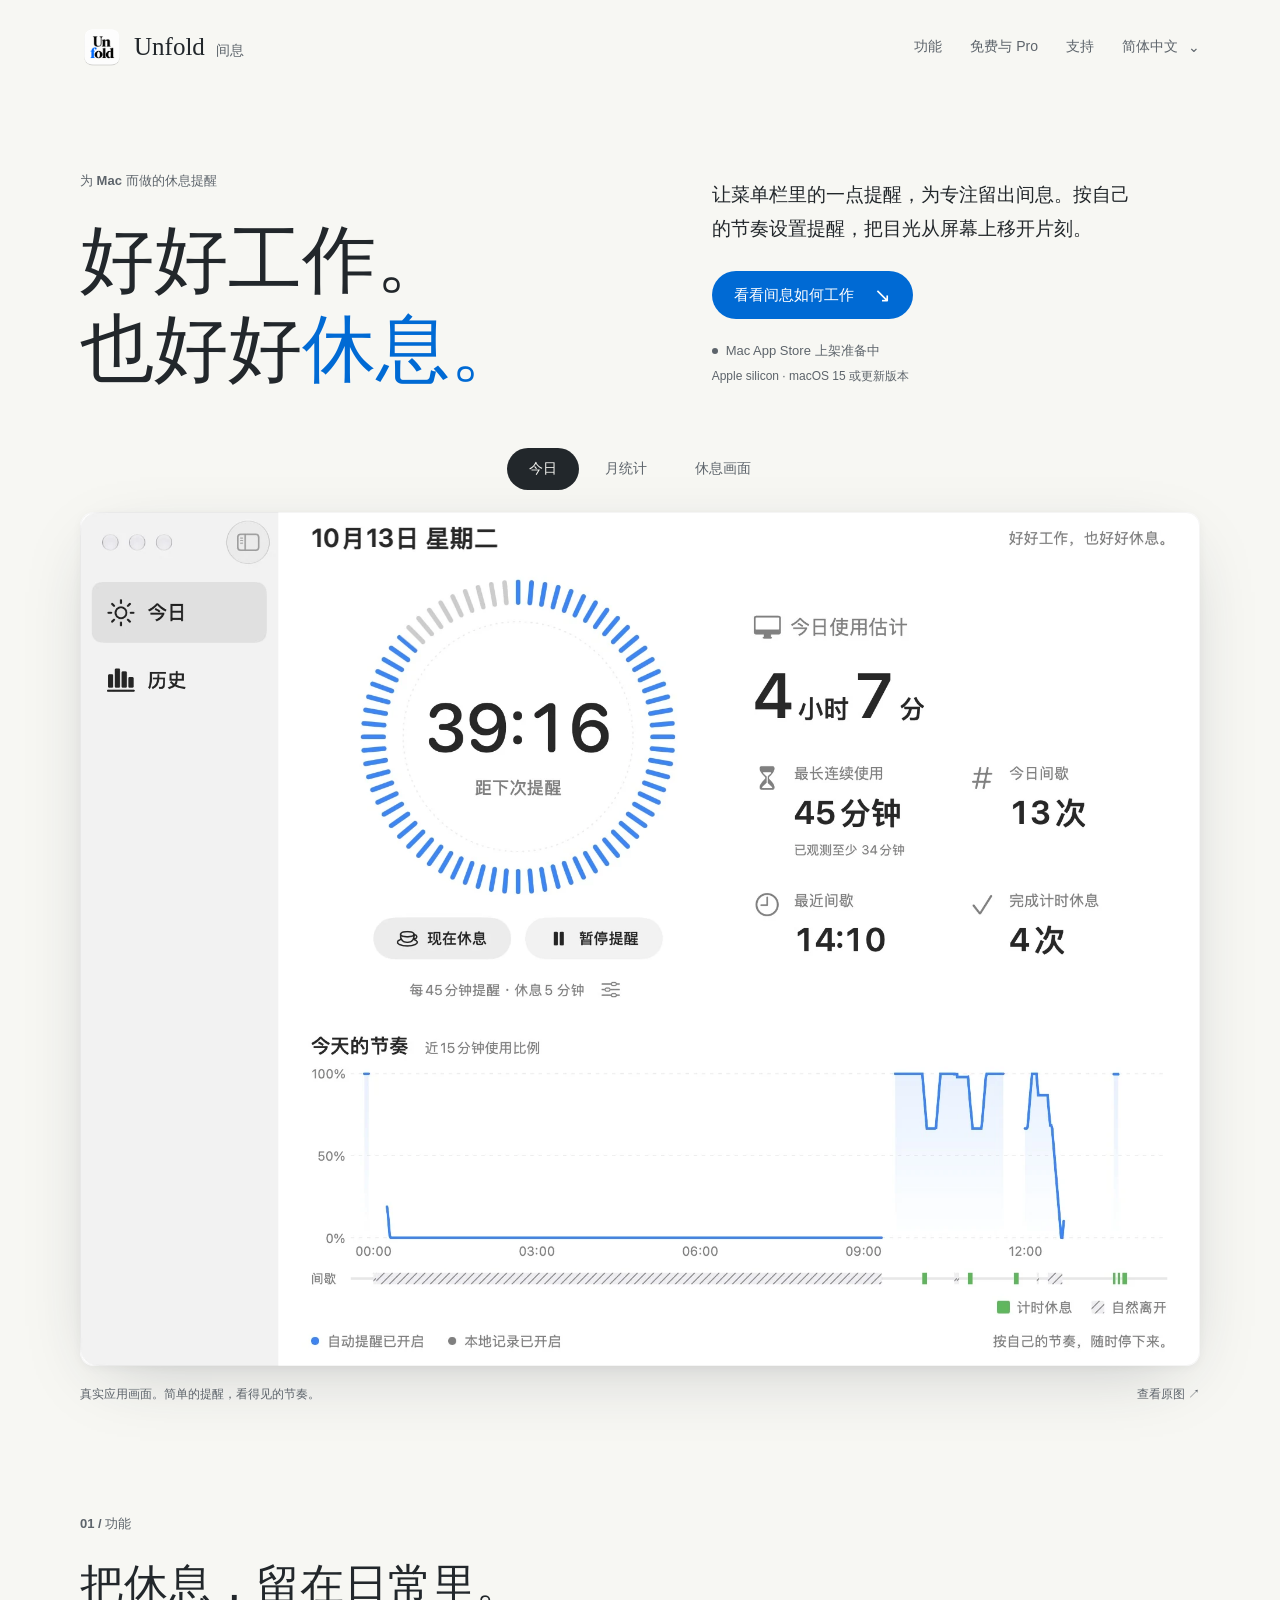
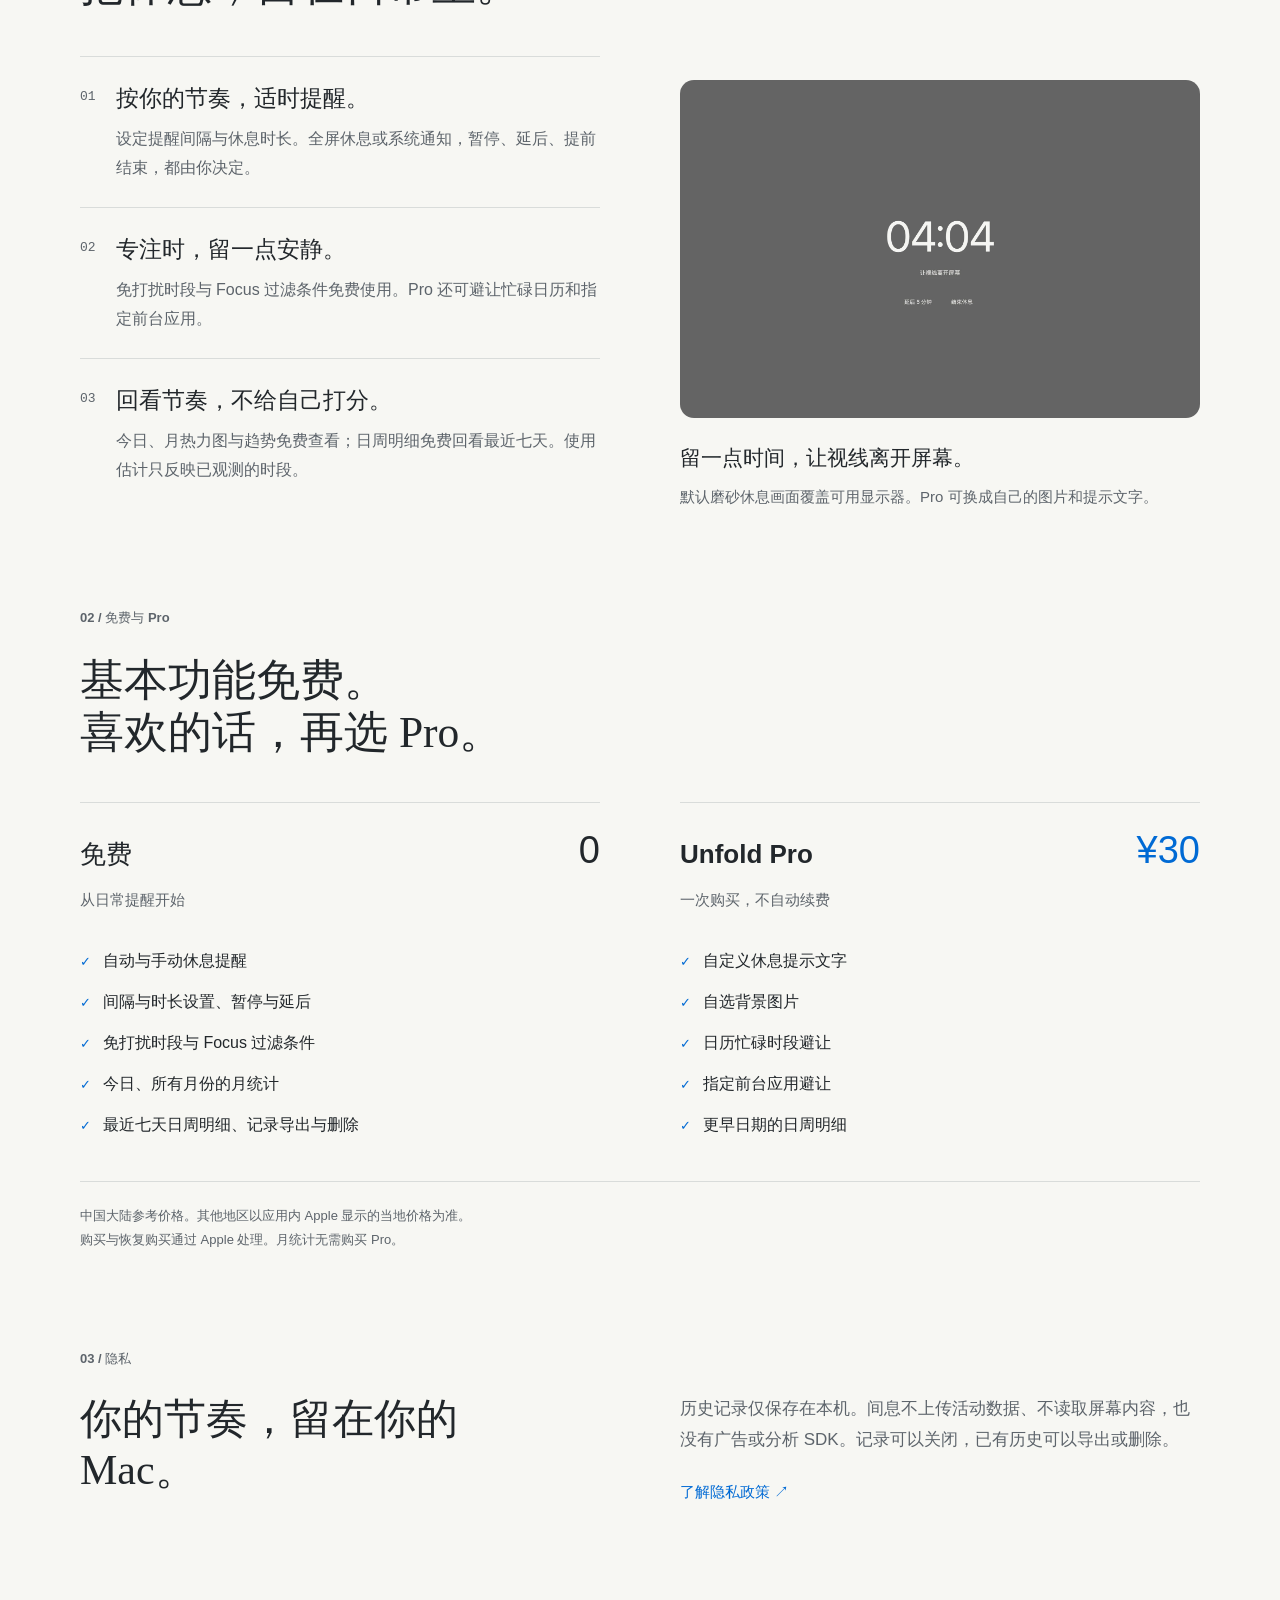
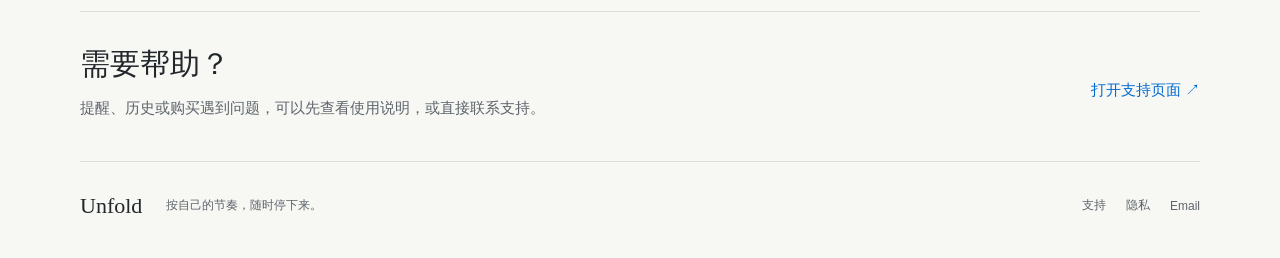
==== index.html @ 10817f8f "Create multilingual Unfold product, support and privacy site" ====
<!doctype html>
<html lang="zh-Hans"><head><meta charset="utf-8"><meta name="viewport" content="width=device-width,initial-scale=1"><meta name="color-scheme" content="light dark"><title>间息 · Unfold</title><meta name="description" content="让菜单栏里的一点提醒，为专注留出间息。按自己的节奏设置提醒，把目光从屏幕上移开片刻。"><link rel="canonical" href="https://nil-byte.github.io/unfold-site/"><link rel="alternate" hreflang="zh-Hans" href="https://nil-byte.github.io/unfold-site/"><link rel="alternate" hreflang="en" href="https://nil-byte.github.io/unfold-site/en/"><link rel="alternate" hreflang="zh-Hant" href="https://nil-byte.github.io/unfold-site/zh-Hant/"><link rel="icon" href="./assets/icon.png"><meta property="og:title" content="间息 · Unfold"><meta property="og:description" content="让菜单栏里的一点提醒，为专注留出间息。按自己的节奏设置提醒，把目光从屏幕上移开片刻。"><meta property="og:type" content="website"><meta property="og:url" content="https://nil-byte.github.io/unfold-site/"><meta property="og:image" content="https://nil-byte.github.io/unfold-site/assets/og-cover.png"><meta name="twitter:card" content="summary_large_image"><link rel="stylesheet" href="./style.css"><script src="./gallery.js" defer></script></head><body><a class="skip" href="#main-content">跳到正文</a><header class="site-header wrap"><a class="brand" href="./"><img src="./assets/icon.png" width="44" height="44" alt=""><span>Unfold <small>间息</small></span></a><nav aria-label="导航"><a href="./#features">功能</a><a href="./#pricing">免费与 Pro</a><a href="./support/">支持</a><details class="languages"><summary>简体中文 <span aria-hidden="true">⌄</span></summary><div><a lang="zh-Hans" href="./" aria-current="page">简体中文</a><a lang="en" href="./en/">English</a><a lang="zh-Hant" href="./zh-Hant/">繁體中文</a></div></details></nav></header><main id="main-content"><section class="hero wrap"><div><p class="eyebrow">为 Mac 而做的休息提醒</p><h1>好好工作。<br>也好好<span>休息。</span></h1></div><div class="hero-note"><p class="intro">让菜单栏里的一点提醒，为专注留出间息。按自己的节奏设置提醒，把目光从屏幕上移开片刻。</p><a class="button" href="#experience">看看间息如何工作 <span aria-hidden="true">↘</span></a><p class="launch-status"><span aria-hidden="true"></span>Mac App Store 上架准备中</p><p class="requirements">Apple silicon · macOS 15 或更新版本</p></div></section>
<section class="experience wrap" id="experience" aria-label="看看间息如何工作"><div class="gallery-controls"><button type="button" class="gallery-tab" aria-pressed="true" data-gallery-src="./assets/zh-Hans-today.webp" data-gallery-alt="今日" aria-controls="app-screenshot">今日</button><button type="button" class="gallery-tab" aria-pressed="false" data-gallery-src="./assets/zh-Hans-history.webp" data-gallery-alt="月统计" aria-controls="app-screenshot">月统计</button><button type="button" class="gallery-tab" aria-pressed="false" data-gallery-src="./assets/zh-Hans-rest.webp" data-gallery-alt="休息画面" aria-controls="app-screenshot">休息画面</button></div><figure class="app-frame"><a id="full-screenshot" href="./assets/zh-Hans-today.webp" target="_blank" rel="noopener" aria-label="查看原图"><img id="app-screenshot" src="./assets/zh-Hans-today.webp" width="1920" height="1464" alt="今日" fetchpriority="high"></a></figure><p class="figure-caption">真实应用画面。简单的提醒，看得见的节奏。 <a href="./assets/zh-Hans-today.webp" class="original-link" target="_blank" rel="noopener">查看原图 ↗</a></p></section>
<section class="feature-section wrap" id="features"><div class="section-heading"><p class="eyebrow">01 / 功能</p><h2>把休息，留在日常里。</h2></div><div class="feature-layout"><ol class="feature-list"><li><span class="feature-number">01</span><div><h3>按你的节奏，适时提醒。</h3><p>设定提醒间隔与休息时长。全屏休息或系统通知，暂停、延后、提前结束，都由你决定。</p></div></li><li><span class="feature-number">02</span><div><h3>专注时，留一点安静。</h3><p>免打扰时段与 Focus 过滤条件免费使用。Pro 还可避让忙碌日历和指定前台应用。</p></div></li><li><span class="feature-number">03</span><div><h3>回看节奏，不给自己打分。</h3><p>今日、月热力图与趋势免费查看；日周明细免费回看最近七天。使用估计只反映已观测的时段。</p></div></li></ol><figure class="rest-figure"><img src="./assets/zh-Hans-rest.webp" width="1470" height="956" alt="休息画面" loading="lazy"><figcaption><h3>留一点时间，让视线离开屏幕。</h3><p>默认磨砂休息画面覆盖可用显示器。Pro 可换成自己的图片和提示文字。</p></figcaption></figure></div></section>
<section class="pricing-section wrap" id="pricing"><div class="section-heading"><p class="eyebrow">02 / 免费与 Pro</p><h2>基本功能免费。<br>喜欢的话，再选 Pro。</h2></div><div class="plans"><article class="plan"><div class="plan-top"><h3>免费</h3><span class="price">0</span></div><p>从日常提醒开始</p><ul><li>自动与手动休息提醒</li><li>间隔与时长设置、暂停与延后</li><li>免打扰时段与 Focus 过滤条件</li><li>今日、所有月份的月统计</li><li>最近七天日周明细、记录导出与删除</li></ul></article><article class="plan pro"><div class="plan-top"><h3>Unfold Pro</h3><span class="price">¥30</span></div><p>一次购买，不自动续费</p><ul><li>自定义休息提示文字</li><li>自选背景图片</li><li>日历忙碌时段避让</li><li>指定前台应用避让</li><li>更早日期的日周明细</li></ul></article></div><div class="pricing-notes"><p>中国大陆参考价格。其他地区以应用内 Apple 显示的当地价格为准。</p><p>购买与恢复购买通过 Apple 处理。月统计无需购买 Pro。</p></div></section>
<section class="privacy-section wrap"><p class="eyebrow">03 / 隐私</p><div class="split-copy"><h2>你的节奏，留在你的 Mac。</h2><div><p>历史记录仅保存在本机。间息不上传活动数据、不读取屏幕内容，也没有广告或分析 SDK。记录可以关闭，已有历史可以导出或删除。</p><a class="text-link" href="./privacy/">了解隐私政策 ↗</a></div></div></section>
<section class="help-section wrap"><div><h2>需要帮助？</h2><p>提醒、历史或购买遇到问题，可以先查看使用说明，或直接联系支持。</p></div><a class="text-link" href="./support/">打开支持页面 ↗</a></section></main><footer class="site-footer wrap"><a class="brand wordmark" href="./">Unfold</a><p>按自己的节奏，随时停下来。</p><nav><a href="./support/">支持</a><a href="./privacy/">隐私</a><a href="mailto:unfold.app.musky865@passinbox.com">Email</a></nav></footer></body></html>
---- style.css ----
:root{color-scheme:light dark;--canvas:#f7f7f3;--ink:#22272b;--muted:#5d646b;--blue:#006ad4;--rule:#d9dcda;--surface:#fff;--wash:#efefe9;--space:96px;--small-radius:6px;--frame-radius:14px;--pill-radius:999px;font-family:-apple-system,BlinkMacSystemFont,"Segoe UI","PingFang SC","PingFang TC",sans-serif;color:var(--ink);background:var(--canvas);font-synthesis:none;-webkit-font-smoothing:antialiased}*{box-sizing:border-box}body{margin:0}img{display:block;max-width:100%;height:auto}a{color:inherit;text-decoration:none}button,summary,a{touch-action:manipulation}a,button,summary{ -webkit-tap-highlight-color:transparent}button{font:inherit;cursor:pointer}a:focus-visible,button:focus-visible,summary:focus-visible{outline:3px solid var(--blue);outline-offset:5px}a:active,button:active{transform:scale(.98)}h1,h2,h3,p,figure{margin:0}p{line-height:1.8}h1,h2{font-family:Georgia,"Songti SC","Songti TC",serif;font-weight:500;line-height:1.2}h1:lang(en),h2:lang(en){letter-spacing:-.025em}h3{font-size:23px;line-height:1.5;font-weight:600}html{scroll-padding-top:30px}.wrap{width:min(1120px,calc(100% - 80px));margin-inline:auto}.skip{position:absolute;top:-100px;left:20px;background:var(--ink);color:var(--canvas);padding:12px;z-index:10}.skip:focus{top:12px}.site-header{display:flex;align-items:center;justify-content:space-between;gap:24px;padding-block:25px}.brand{display:flex;align-items:center;gap:10px;font-family:Georgia,serif;font-size:25px;line-height:1.1;white-space:nowrap}.brand small{font:500 14px/1.2 -apple-system,"PingFang SC","PingFang TC",sans-serif;margin-left:5px;color:var(--muted)}nav{display:flex;align-items:center;gap:28px;font-size:14px}nav>a{display:inline-flex;min-height:40px;align-items:center;color:var(--muted)}.languages{position:relative}.languages summary{list-style:none;display:flex;gap:10px;align-items:center;min-height:40px;cursor:pointer;color:var(--muted)}.languages summary::-webkit-details-marker{display:none}.languages>div{position:absolute;right:0;top:44px;min-width:160px;background:var(--surface);padding:8px;border-radius:var(--small-radius);box-shadow:0 10px 35px #0002;z-index:3}.languages a{display:block;padding:10px 12px}.languages a[aria-current]{color:var(--blue)}.hero{display:grid;grid-template-columns:1.15fr 1fr;gap:70px;align-items:end;padding-top:75px;padding-bottom:55px}.eyebrow{font-size:13px;font-weight:600;color:var(--muted);margin-bottom:24px}h1{font-size:clamp(50px,5.8vw,76px);line-height:1.19}.hero h1 span{color:var(--blue)}.hero-note{padding-bottom:5px;max-width:420px}.intro{font-size:19px;line-height:1.8;margin-bottom:25px}.button{display:inline-flex;align-items:center;gap:20px;min-height:48px;background:var(--blue);color:white;padding:12px 22px;border-radius:var(--pill-radius);font-size:15px;font-weight:600}.button span{font-size:20px}.launch-status{display:flex;align-items:center;gap:8px;margin-top:20px;font-size:13px;color:var(--muted)}.launch-status>span{width:6px;height:6px;background:var(--muted);border-radius:50%}.requirements{font-size:12px;color:var(--muted);margin-top:4px}.gallery-controls{display:flex;gap:4px;justify-content:center;margin-bottom:22px}.gallery-tab{border:0;background:transparent;color:var(--muted);padding:10px 22px;min-height:42px;border-radius:var(--pill-radius);font-size:14px}.gallery-tab[aria-pressed=true]{background:var(--ink);color:var(--canvas)}.app-frame{border-radius:var(--frame-radius);overflow:hidden;box-shadow:0 20px 70px -25px #252b3945,0 2px 10px #0000000a;background:#f0f0f0;outline:1px solid #0000000a;outline-offset:-1px}.app-frame>a{display:block;aspect-ratio:1920/1464}.app-frame img{width:100%;height:100%;object-fit:contain}.figure-caption{display:flex;justify-content:space-between;gap:20px;font-size:12px;color:var(--muted);margin-top:18px}.figure-caption a{white-space:nowrap;min-height:32px}.feature-section,.pricing-section,.privacy-section{padding-top:var(--space)}.section-heading{margin-bottom:44px}.section-heading h2{font-size:clamp(34px,3.4vw,48px)}.feature-layout{display:grid;grid-template-columns:1fr 1fr;gap:80px}.feature-list{list-style:none;margin:0;padding:0}.feature-list li{display:flex;gap:20px;padding-block:24px;border-top:1px solid var(--rule)}.feature-number{font:400 13px/2.5 ui-monospace,monospace;color:var(--muted)}.feature-list p{color:var(--muted);font-size:16px;margin-top:10px}.rest-figure{align-self:start;padding-top:24px}.rest-figure>img{border-radius:var(--frame-radius);width:100%}.rest-figure figcaption{padding-top:24px}.rest-figure h3{font-size:21px}.rest-figure p{color:var(--muted);font-size:15px;margin-top:10px}.plans{display:grid;grid-template-columns:1fr 1fr;gap:80px}.plan{border-top:1px solid var(--rule);padding-top:26px}.plan-top{display:flex;justify-content:space-between;align-items:baseline;gap:20px}.plan-top h3{font-size:26px}.price{font-size:38px;font-variant-numeric:tabular-nums;font-weight:500}.pro .price{color:var(--blue)}.plan>p{font-size:15px;color:var(--muted);margin-top:12px}.plan ul{padding:0;list-style:none;margin:28px 0 0}.plan li{padding:10px 0;display:flex;align-items:baseline;gap:12px;font-size:16px}.plan li:before{content:'✓';color:var(--blue);font-size:13px}.pricing-notes{border-top:1px solid var(--rule);margin-top:35px;padding-top:22px;color:var(--muted);font-size:13px}.split-copy{display:grid;grid-template-columns:1fr 1fr;gap:80px}.split-copy h2{font-size:42px;max-width:450px}.split-copy p{color:var(--muted);font-size:17px}.text-link{display:inline-flex;align-items:center;min-height:44px;margin-top:15px;color:var(--blue);font-size:15px;font-weight:500}.help-section{margin-top:var(--space);padding-top:34px;padding-bottom:40px;border-top:1px solid var(--rule);display:flex;justify-content:space-between;align-items:center;gap:40px}.help-section h2{font-size:30px}.help-section p{font-size:15px;color:var(--muted);margin-top:12px;max-width:570px}.help-section>.text-link{flex-shrink:0}.site-footer{border-top:1px solid var(--rule);padding-top:24px;padding-bottom:32px;display:flex;align-items:center;gap:24px}.site-footer .brand{font-size:22px}.site-footer p{font-size:12px;color:var(--muted);flex:1}.site-footer nav{gap:20px;font-size:12px}.document{max-width:800px;padding-top:52px;padding-bottom:90px}.document h1{font-size:54px;margin-bottom:18px}.back-link{color:var(--muted);font-size:14px;display:inline-flex;min-height:40px;align-items:center;margin-bottom:28px}.document-intro{font-size:21px;color:var(--muted)}.updated{font-size:14px;color:var(--muted);margin-bottom:45px}.document section{margin-top:40px}.document section h2{font-family:inherit;font-size:23px;font-weight:600;margin-bottom:16px}.document section p{font-size:16px;color:var(--muted)}.contact-block{background:var(--wash);padding:30px;border-radius:var(--frame-radius);margin-bottom:48px}.email{color:var(--blue);font-size:18px;line-height:1.8;overflow-wrap:anywhere;display:inline-block;min-height:40px}.contact-block>p{margin-top:14px}.faq{border-top:1px solid var(--rule)}.faq:last-child{border-bottom:1px solid var(--rule)}.faq summary{list-style:none;display:flex;justify-content:space-between;align-items:center;gap:18px;cursor:pointer;min-height:66px;font-size:17px;font-weight:500;padding-block:18px}.faq summary::-webkit-details-marker{display:none}.faq summary>span{font-size:24px;font-weight:300;color:var(--muted)}.faq[open] summary>span{transform:rotate(45deg)}.faq p{padding:0 32px 23px 0}.document section>p a{color:var(--blue)}.not-found{min-height:65vh;padding-block:90px}.not-found h1{font-size:64px}.not-found p{margin-block:20px}
@media(hover:hover){nav a:hover,.back-link:hover,.text-link:hover,.figure-caption a:hover,.email:hover{color:var(--blue);text-decoration:underline;text-underline-offset:5px}.button:hover{filter:brightness(.94)}.gallery-tab:hover{background:var(--wash);color:var(--ink)}.gallery-tab[aria-pressed=true]:hover{background:var(--ink);color:var(--canvas)}}
@media(prefers-color-scheme:dark){:root{--canvas:#17191c;--ink:#eceeea;--muted:#b2b8bd;--blue:#79b6ff;--rule:#3b4147;--surface:#282c31;--wash:#25292d}.button{background:#1672d6;color:#fff}.app-frame{box-shadow:0 20px 70px -25px #0008}.languages>div{box-shadow:0 10px 35px #0005}}
@media(max-width:1000px){.hero{gap:40px}.hero h1{font-size:58px}.feature-layout,.plans,.split-copy{gap:44px}nav{gap:20px}}
@media(max-width:760px){:root{--space:64px}.wrap{width:calc(100% - 48px)}.site-header{align-items:flex-start;gap:20px;padding-block:20px}.site-header nav{gap:8px 18px;justify-content:flex-end;flex-wrap:wrap;max-width:270px}.site-header nav>a{min-height:32px;font-size:13px}.languages summary{min-height:32px;font-size:13px}.brand{font-size:23px}.brand small{display:none}.brand img{width:38px;height:38px}.hero{grid-template-columns:1fr;gap:28px;padding-top:38px;padding-bottom:35px}.hero h1{font-size:60px}.hero-note{max-width:520px}.intro{font-size:18px}.gallery-controls{justify-content:flex-start;gap:0;margin-bottom:16px}.gallery-tab{padding-inline:16px;font-size:13px}.app-frame{border-radius:8px}.figure-caption{font-size:11px;gap:8px;flex-wrap:wrap}.feature-layout,.plans,.split-copy{grid-template-columns:1fr;gap:28px}.section-heading{margin-bottom:26px}.rest-figure{padding-top:0}.rest-figure h3{font-size:21px}.plan{padding-top:22px}.plan ul{margin-top:18px}.plan li{padding-block:8px}.split-copy h2{font-size:34px}.help-section{display:block}.help-section>.text-link{margin-top:18px}.site-footer{flex-wrap:wrap;gap:12px 20px}.site-footer p{flex:1;min-width:190px}.site-footer nav{width:100%}.document{padding-top:30px;padding-bottom:60px}.document h1{font-size:44px}.document-intro{font-size:19px}.contact-block{padding:24px}.email{font-size:16px}.document section h2{font-size:21px}}
@media(max-width:400px){.wrap{width:calc(100% - 36px)}.site-header{gap:14px}.site-header nav{gap:2px 12px}.site-header nav>a:first-child{display:none}.hero h1{font-size:48px}.eyebrow{margin-bottom:18px}.intro{font-size:16px}.gallery-tab{padding:9px 12px}.section-heading h2{font-size:32px}.document h1{font-size:38px}.brand{font-size:21px}.brand img{width:32px;height:32px}}
@media(prefers-reduced-motion:no-preference){a,button{transition:transform 120ms ease-out}.faq summary>span{transition:transform 150ms ease-out}}
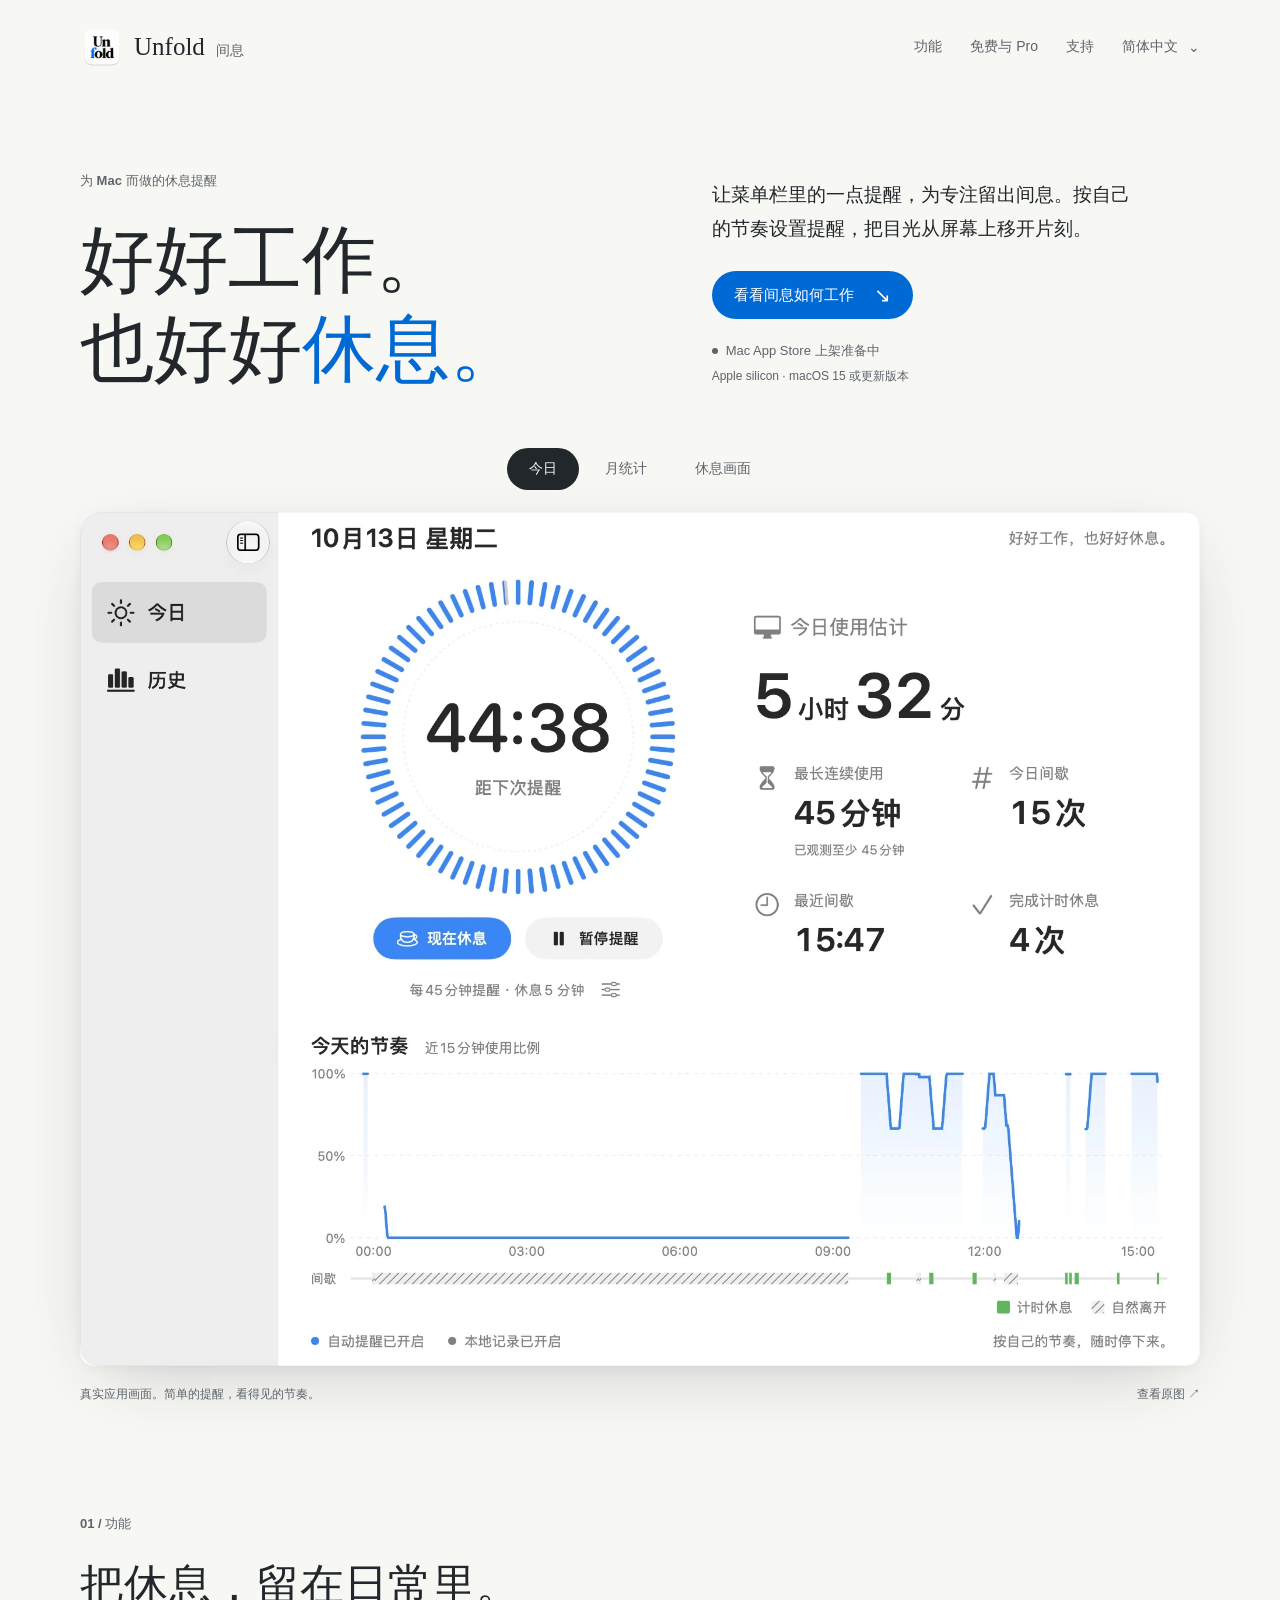
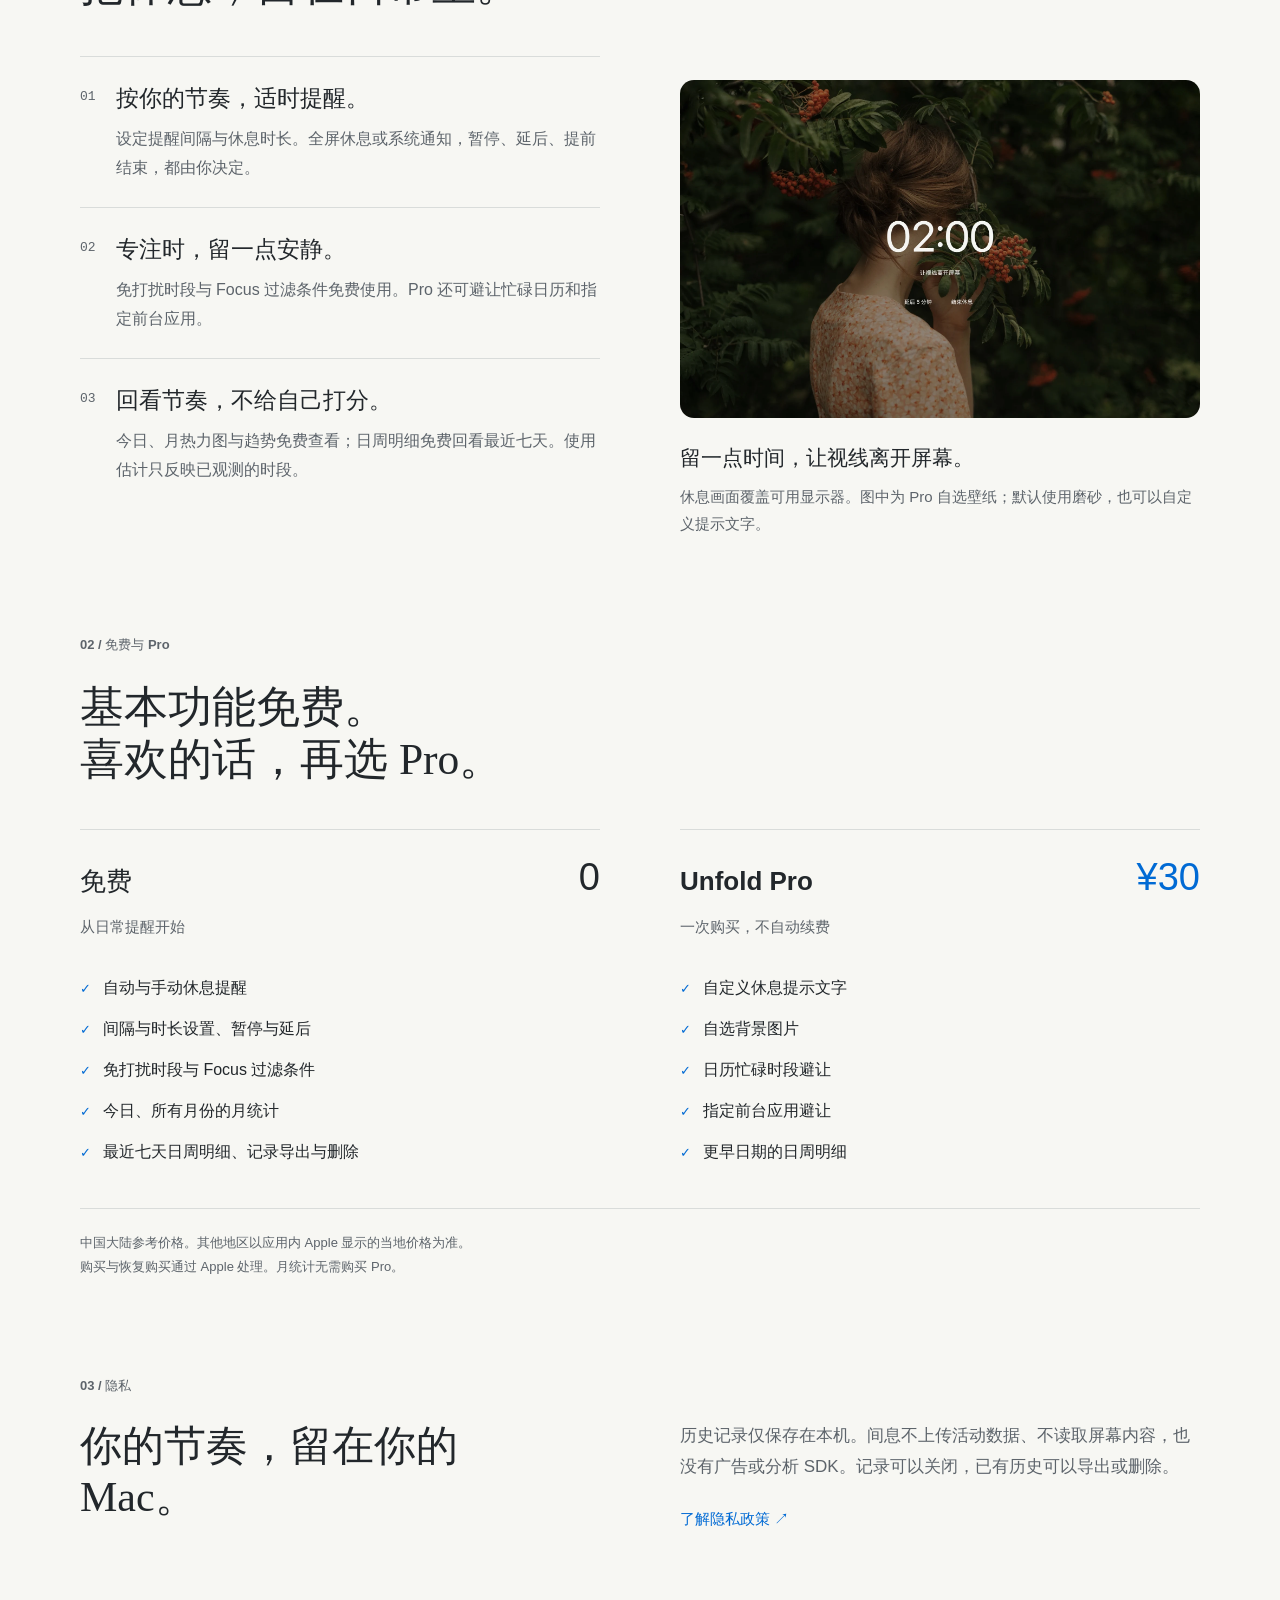
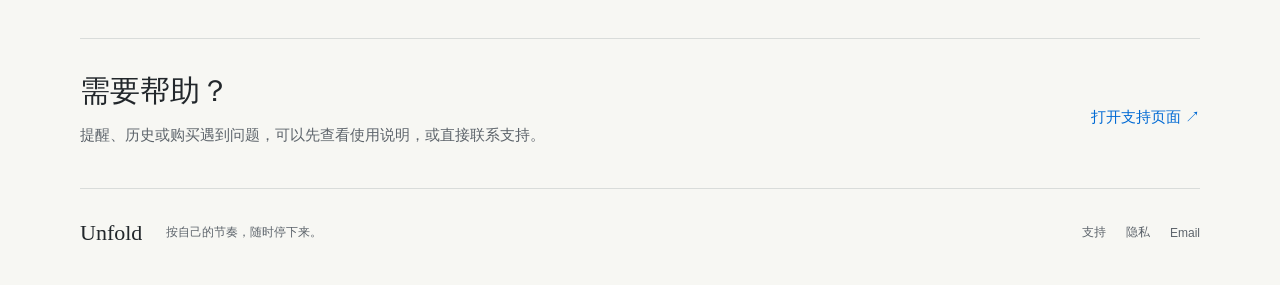
==== commit a4a881aa: "Refresh active-window screenshots and custom break backgrounds" ====
--- a/index.html
+++ b/index.html
@@ -1,7 +1,7 @@
 <!doctype html>
 <html lang="zh-Hans"><head><meta charset="utf-8"><meta name="viewport" content="width=device-width,initial-scale=1"><meta name="color-scheme" content="light dark"><title>间息 · Unfold</title><meta name="description" content="让菜单栏里的一点提醒，为专注留出间息。按自己的节奏设置提醒，把目光从屏幕上移开片刻。"><link rel="canonical" href="https://nil-byte.github.io/unfold-site/"><link rel="alternate" hreflang="zh-Hans" href="https://nil-byte.github.io/unfold-site/"><link rel="alternate" hreflang="en" href="https://nil-byte.github.io/unfold-site/en/"><link rel="alternate" hreflang="zh-Hant" href="https://nil-byte.github.io/unfold-site/zh-Hant/"><link rel="icon" href="./assets/icon.png"><meta property="og:title" content="间息 · Unfold"><meta property="og:description" content="让菜单栏里的一点提醒，为专注留出间息。按自己的节奏设置提醒，把目光从屏幕上移开片刻。"><meta property="og:type" content="website"><meta property="og:url" content="https://nil-byte.github.io/unfold-site/"><meta property="og:image" content="https://nil-byte.github.io/unfold-site/assets/og-cover.png"><meta name="twitter:card" content="summary_large_image"><link rel="stylesheet" href="./style.css"><script src="./gallery.js" defer></script></head><body><a class="skip" href="#main-content">跳到正文</a><header class="site-header wrap"><a class="brand" href="./"><img src="./assets/icon.png" width="44" height="44" alt=""><span>Unfold <small>间息</small></span></a><nav aria-label="导航"><a href="./#features">功能</a><a href="./#pricing">免费与 Pro</a><a href="./support/">支持</a><details class="languages"><summary>简体中文 <span aria-hidden="true">⌄</span></summary><div><a lang="zh-Hans" href="./" aria-current="page">简体中文</a><a lang="en" href="./en/">English</a><a lang="zh-Hant" href="./zh-Hant/">繁體中文</a></div></details></nav></header><main id="main-content"><section class="hero wrap"><div><p class="eyebrow">为 Mac 而做的休息提醒</p><h1>好好工作。<br>也好好<span>休息。</span></h1></div><div class="hero-note"><p class="intro">让菜单栏里的一点提醒，为专注留出间息。按自己的节奏设置提醒，把目光从屏幕上移开片刻。</p><a class="button" href="#experience">看看间息如何工作 <span aria-hidden="true">↘</span></a><p class="launch-status"><span aria-hidden="true"></span>Mac App Store 上架准备中</p><p class="requirements">Apple silicon · macOS 15 或更新版本</p></div></section>
 <section class="experience wrap" id="experience" aria-label="看看间息如何工作"><div class="gallery-controls"><button type="button" class="gallery-tab" aria-pressed="true" data-gallery-src="./assets/zh-Hans-today.webp" data-gallery-alt="今日" aria-controls="app-screenshot">今日</button><button type="button" class="gallery-tab" aria-pressed="false" data-gallery-src="./assets/zh-Hans-history.webp" data-gallery-alt="月统计" aria-controls="app-screenshot">月统计</button><button type="button" class="gallery-tab" aria-pressed="false" data-gallery-src="./assets/zh-Hans-rest.webp" data-gallery-alt="休息画面" aria-controls="app-screenshot">休息画面</button></div><figure class="app-frame"><a id="full-screenshot" href="./assets/zh-Hans-today.webp" target="_blank" rel="noopener" aria-label="查看原图"><img id="app-screenshot" src="./assets/zh-Hans-today.webp" width="1920" height="1464" alt="今日" fetchpriority="high"></a></figure><p class="figure-caption">真实应用画面。简单的提醒，看得见的节奏。 <a href="./assets/zh-Hans-today.webp" class="original-link" target="_blank" rel="noopener">查看原图 ↗</a></p></section>
-<section class="feature-section wrap" id="features"><div class="section-heading"><p class="eyebrow">01 / 功能</p><h2>把休息，留在日常里。</h2></div><div class="feature-layout"><ol class="feature-list"><li><span class="feature-number">01</span><div><h3>按你的节奏，适时提醒。</h3><p>设定提醒间隔与休息时长。全屏休息或系统通知，暂停、延后、提前结束，都由你决定。</p></div></li><li><span class="feature-number">02</span><div><h3>专注时，留一点安静。</h3><p>免打扰时段与 Focus 过滤条件免费使用。Pro 还可避让忙碌日历和指定前台应用。</p></div></li><li><span class="feature-number">03</span><div><h3>回看节奏，不给自己打分。</h3><p>今日、月热力图与趋势免费查看；日周明细免费回看最近七天。使用估计只反映已观测的时段。</p></div></li></ol><figure class="rest-figure"><img src="./assets/zh-Hans-rest.webp" width="1470" height="956" alt="休息画面" loading="lazy"><figcaption><h3>留一点时间，让视线离开屏幕。</h3><p>默认磨砂休息画面覆盖可用显示器。Pro 可换成自己的图片和提示文字。</p></figcaption></figure></div></section>
+<section class="feature-section wrap" id="features"><div class="section-heading"><p class="eyebrow">01 / 功能</p><h2>把休息，留在日常里。</h2></div><div class="feature-layout"><ol class="feature-list"><li><span class="feature-number">01</span><div><h3>按你的节奏，适时提醒。</h3><p>设定提醒间隔与休息时长。全屏休息或系统通知，暂停、延后、提前结束，都由你决定。</p></div></li><li><span class="feature-number">02</span><div><h3>专注时，留一点安静。</h3><p>免打扰时段与 Focus 过滤条件免费使用。Pro 还可避让忙碌日历和指定前台应用。</p></div></li><li><span class="feature-number">03</span><div><h3>回看节奏，不给自己打分。</h3><p>今日、月热力图与趋势免费查看；日周明细免费回看最近七天。使用估计只反映已观测的时段。</p></div></li></ol><figure class="rest-figure"><img src="./assets/zh-Hans-rest.webp" width="1470" height="956" alt="休息画面" loading="lazy"><figcaption><h3>留一点时间，让视线离开屏幕。</h3><p>休息画面覆盖可用显示器。图中为 Pro 自选壁纸；默认使用磨砂，也可以自定义提示文字。</p></figcaption></figure></div></section>
 <section class="pricing-section wrap" id="pricing"><div class="section-heading"><p class="eyebrow">02 / 免费与 Pro</p><h2>基本功能免费。<br>喜欢的话，再选 Pro。</h2></div><div class="plans"><article class="plan"><div class="plan-top"><h3>免费</h3><span class="price">0</span></div><p>从日常提醒开始</p><ul><li>自动与手动休息提醒</li><li>间隔与时长设置、暂停与延后</li><li>免打扰时段与 Focus 过滤条件</li><li>今日、所有月份的月统计</li><li>最近七天日周明细、记录导出与删除</li></ul></article><article class="plan pro"><div class="plan-top"><h3>Unfold Pro</h3><span class="price">¥30</span></div><p>一次购买，不自动续费</p><ul><li>自定义休息提示文字</li><li>自选背景图片</li><li>日历忙碌时段避让</li><li>指定前台应用避让</li><li>更早日期的日周明细</li></ul></article></div><div class="pricing-notes"><p>中国大陆参考价格。其他地区以应用内 Apple 显示的当地价格为准。</p><p>购买与恢复购买通过 Apple 处理。月统计无需购买 Pro。</p></div></section>
 <section class="privacy-section wrap"><p class="eyebrow">03 / 隐私</p><div class="split-copy"><h2>你的节奏，留在你的 Mac。</h2><div><p>历史记录仅保存在本机。间息不上传活动数据、不读取屏幕内容，也没有广告或分析 SDK。记录可以关闭，已有历史可以导出或删除。</p><a class="text-link" href="./privacy/">了解隐私政策 ↗</a></div></div></section>
 <section class="help-section wrap"><div><h2>需要帮助？</h2><p>提醒、历史或购买遇到问题，可以先查看使用说明，或直接联系支持。</p></div><a class="text-link" href="./support/">打开支持页面 ↗</a></section></main><footer class="site-footer wrap"><a class="brand wordmark" href="./">Unfold</a><p>按自己的节奏，随时停下来。</p><nav><a href="./support/">支持</a><a href="./privacy/">隐私</a><a href="mailto:unfold.app.musky865@passinbox.com">Email</a></nav></footer></body></html>
--- a/style.css
+++ b/style.css
@@ -2,6 +2,6 @@
 @media(hover:hover){nav a:hover,.back-link:hover,.text-link:hover,.figure-caption a:hover,.email:hover{color:var(--blue);text-decoration:underline;text-underline-offset:5px}.button:hover{filter:brightness(.94)}.gallery-tab:hover{background:var(--wash);color:var(--ink)}.gallery-tab[aria-pressed=true]:hover{background:var(--ink);color:var(--canvas)}}
 @media(prefers-color-scheme:dark){:root{--canvas:#17191c;--ink:#eceeea;--muted:#b2b8bd;--blue:#79b6ff;--rule:#3b4147;--surface:#282c31;--wash:#25292d}.button{background:#1672d6;color:#fff}.app-frame{box-shadow:0 20px 70px -25px #0008}.languages>div{box-shadow:0 10px 35px #0005}}
 @media(max-width:1000px){.hero{gap:40px}.hero h1{font-size:58px}.feature-layout,.plans,.split-copy{gap:44px}nav{gap:20px}}
-@media(max-width:760px){:root{--space:64px}.wrap{width:calc(100% - 48px)}.site-header{align-items:flex-start;gap:20px;padding-block:20px}.site-header nav{gap:8px 18px;justify-content:flex-end;flex-wrap:wrap;max-width:270px}.site-header nav>a{min-height:32px;font-size:13px}.languages summary{min-height:32px;font-size:13px}.brand{font-size:23px}.brand small{display:none}.brand img{width:38px;height:38px}.hero{grid-template-columns:1fr;gap:28px;padding-top:38px;padding-bottom:35px}.hero h1{font-size:60px}.hero-note{max-width:520px}.intro{font-size:18px}.gallery-controls{justify-content:flex-start;gap:0;margin-bottom:16px}.gallery-tab{padding-inline:16px;font-size:13px}.app-frame{border-radius:8px}.figure-caption{font-size:11px;gap:8px;flex-wrap:wrap}.feature-layout,.plans,.split-copy{grid-template-columns:1fr;gap:28px}.section-heading{margin-bottom:26px}.rest-figure{padding-top:0}.rest-figure h3{font-size:21px}.plan{padding-top:22px}.plan ul{margin-top:18px}.plan li{padding-block:8px}.split-copy h2{font-size:34px}.help-section{display:block}.help-section>.text-link{margin-top:18px}.site-footer{flex-wrap:wrap;gap:12px 20px}.site-footer p{flex:1;min-width:190px}.site-footer nav{width:100%}.document{padding-top:30px;padding-bottom:60px}.document h1{font-size:44px}.document-intro{font-size:19px}.contact-block{padding:24px}.email{font-size:16px}.document section h2{font-size:21px}}
+@media(max-width:760px){:root{--space:64px}.wrap{width:calc(100% - 48px)}.site-header{align-items:flex-start;gap:20px;padding-block:20px}.site-header nav{gap:8px 18px;justify-content:flex-end;flex-wrap:wrap;max-width:270px}.site-header nav>a{min-height:40px;font-size:13px}.languages summary{min-height:40px;font-size:13px}.brand{font-size:23px}.brand small{display:none}.brand img{width:38px;height:38px}.hero{grid-template-columns:1fr;gap:28px;padding-top:38px;padding-bottom:35px}.hero h1{font-size:60px}.hero-note{max-width:520px}.intro{font-size:18px}.gallery-controls{justify-content:flex-start;gap:0;margin-bottom:16px}.gallery-tab{padding-inline:16px;font-size:13px}.app-frame{border-radius:8px}.figure-caption{font-size:11px;gap:8px;flex-wrap:wrap}.feature-layout,.plans,.split-copy{grid-template-columns:1fr;gap:28px}.section-heading{margin-bottom:26px}.rest-figure{padding-top:0}.rest-figure h3{font-size:21px}.plan{padding-top:22px}.plan ul{margin-top:18px}.plan li{padding-block:8px}.split-copy h2{font-size:34px}.help-section{display:block}.help-section>.text-link{margin-top:18px}.site-footer{flex-wrap:wrap;gap:12px 20px}.site-footer p{flex:1;min-width:190px}.site-footer nav{width:100%}.document{padding-top:30px;padding-bottom:60px}.document h1{font-size:44px}.document-intro{font-size:19px}.contact-block{padding:24px}.email{font-size:16px}.document section h2{font-size:21px}}
 @media(max-width:400px){.wrap{width:calc(100% - 36px)}.site-header{gap:14px}.site-header nav{gap:2px 12px}.site-header nav>a:first-child{display:none}.hero h1{font-size:48px}.eyebrow{margin-bottom:18px}.intro{font-size:16px}.gallery-tab{padding:9px 12px}.section-heading h2{font-size:32px}.document h1{font-size:38px}.brand{font-size:21px}.brand img{width:32px;height:32px}}
 @media(prefers-reduced-motion:no-preference){a,button{transition:transform 120ms ease-out}.faq summary>span{transition:transform 150ms ease-out}}
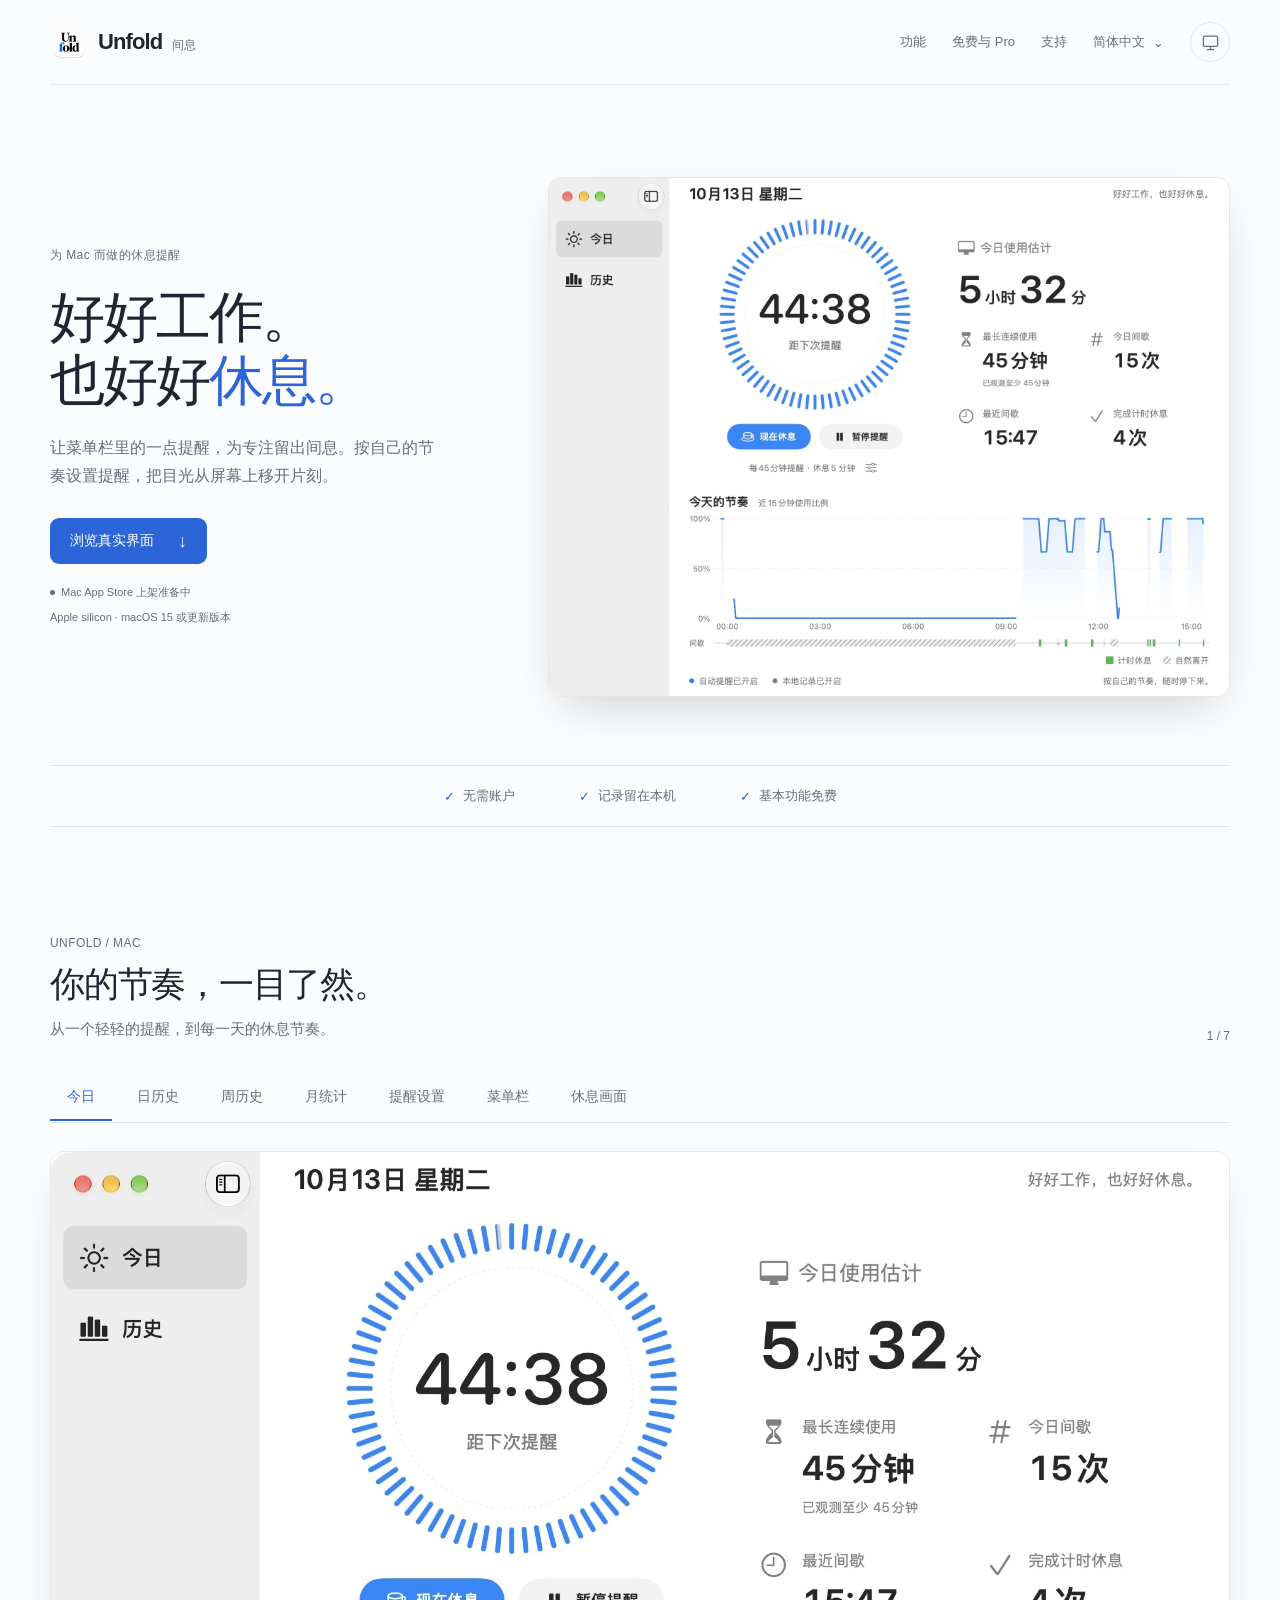
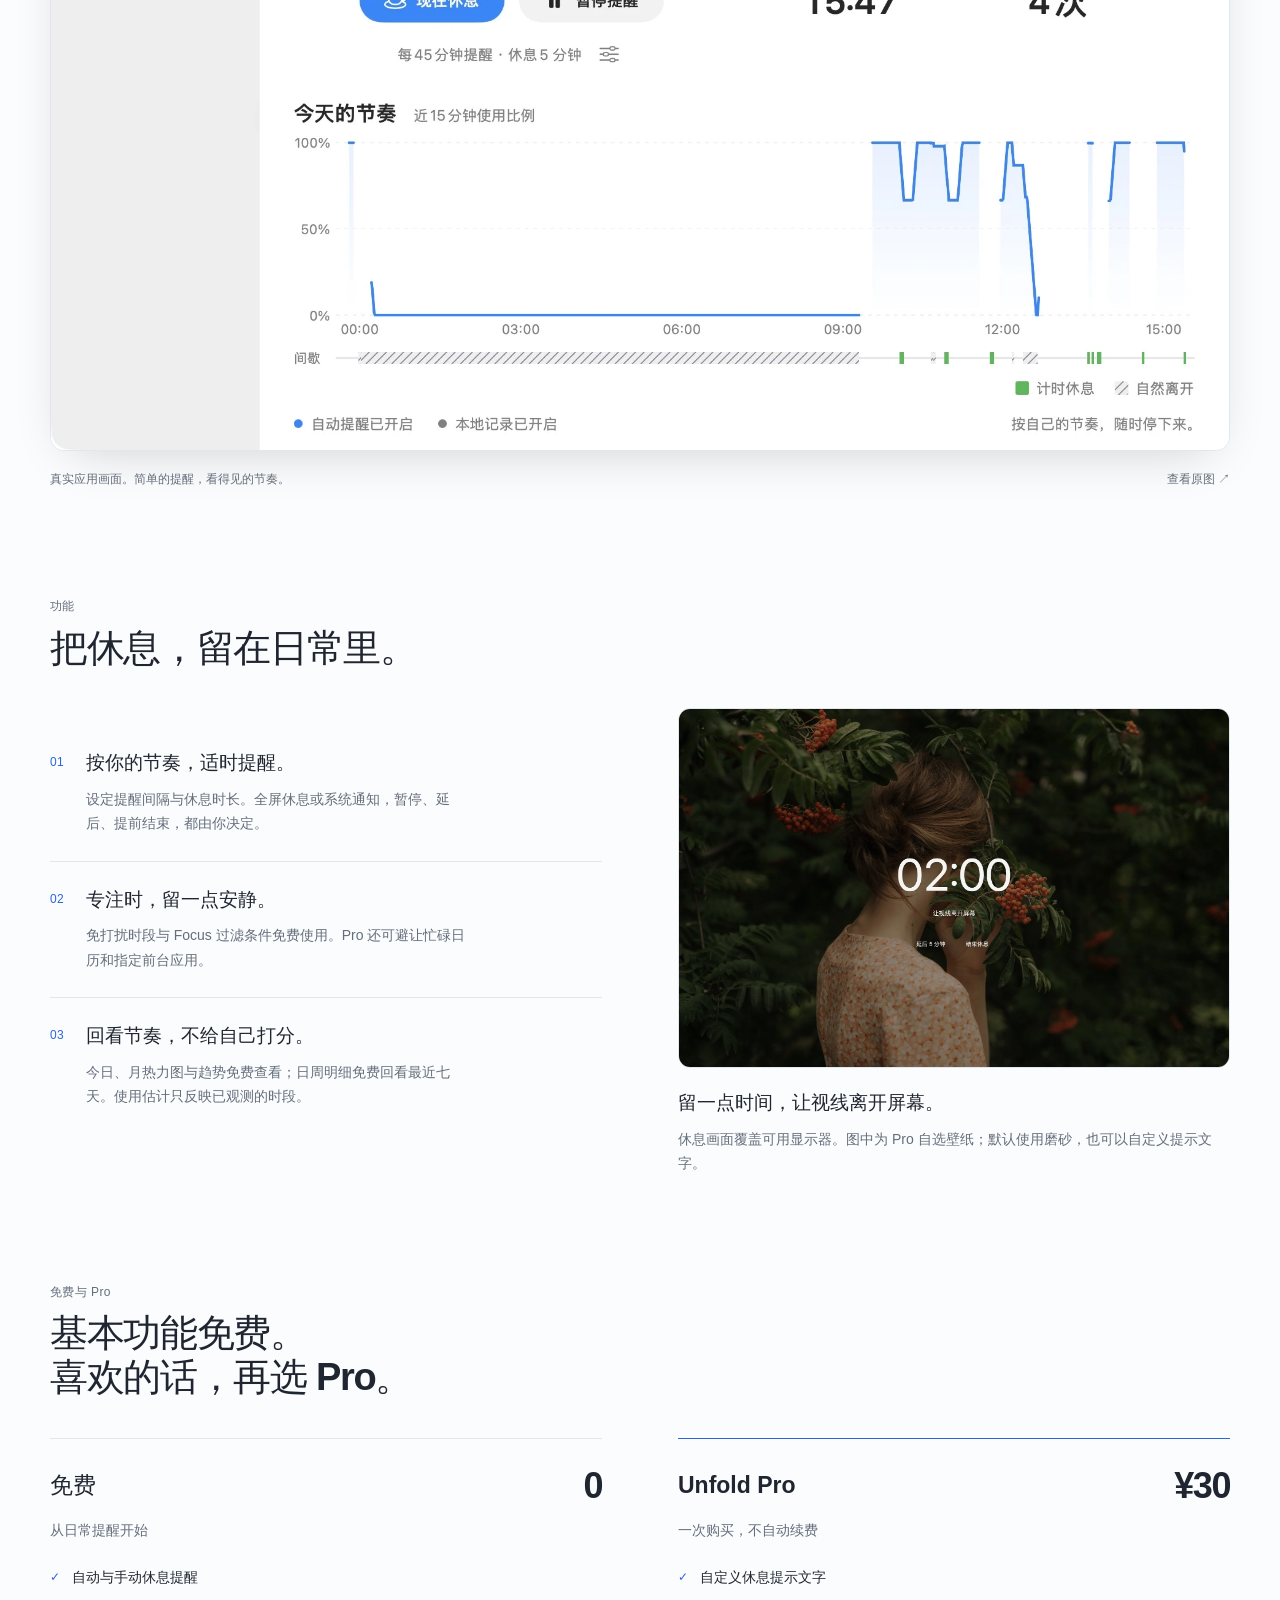
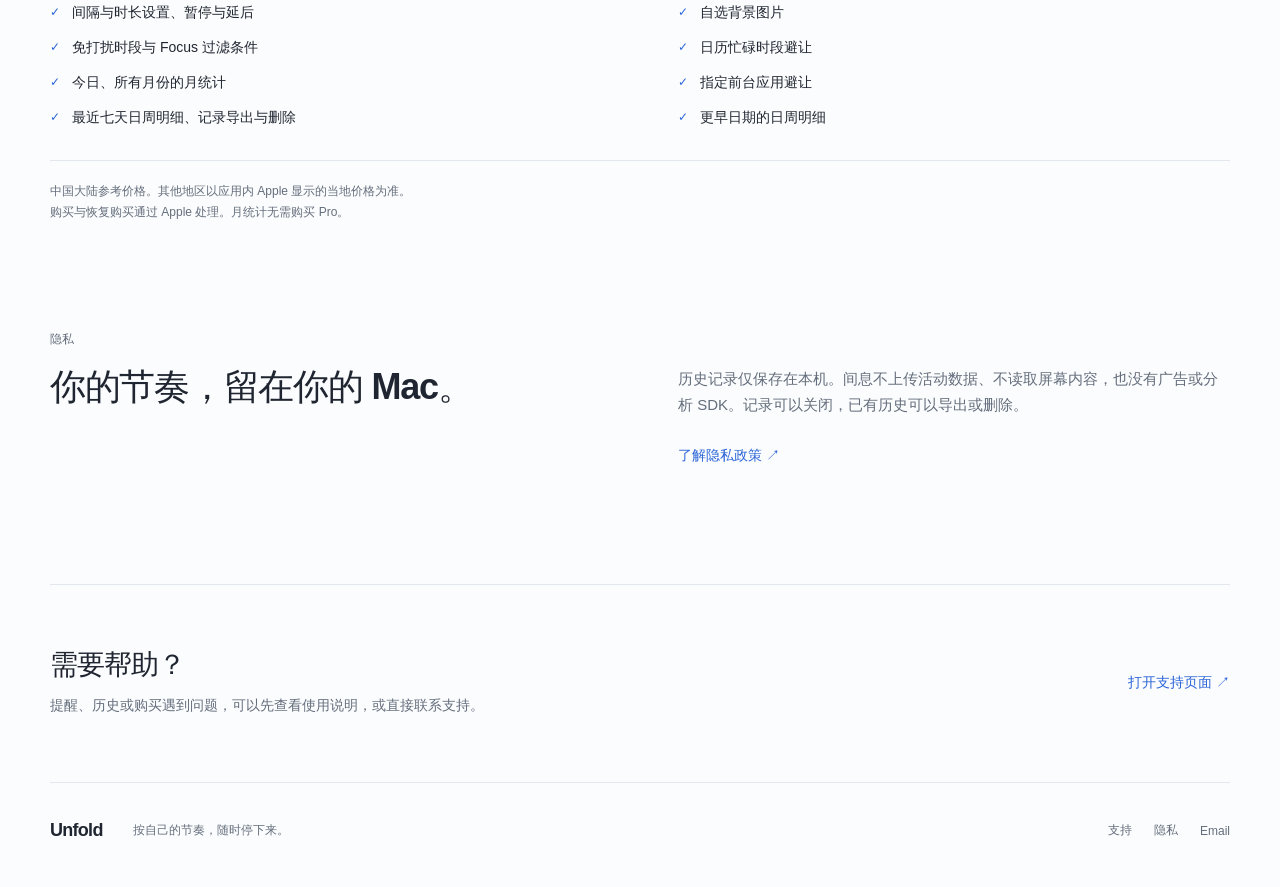
==== commit 9403f82f: "Refine product layout, complete screenshot gallery and add appearance modes" ====
--- a/index.html
+++ b/index.html
@@ -1,7 +1,7 @@
 <!doctype html>
-<html lang="zh-Hans"><head><meta charset="utf-8"><meta name="viewport" content="width=device-width,initial-scale=1"><meta name="color-scheme" content="light dark"><title>间息 · Unfold</title><meta name="description" content="让菜单栏里的一点提醒，为专注留出间息。按自己的节奏设置提醒，把目光从屏幕上移开片刻。"><link rel="canonical" href="https://nil-byte.github.io/unfold-site/"><link rel="alternate" hreflang="zh-Hans" href="https://nil-byte.github.io/unfold-site/"><link rel="alternate" hreflang="en" href="https://nil-byte.github.io/unfold-site/en/"><link rel="alternate" hreflang="zh-Hant" href="https://nil-byte.github.io/unfold-site/zh-Hant/"><link rel="icon" href="./assets/icon.png"><meta property="og:title" content="间息 · Unfold"><meta property="og:description" content="让菜单栏里的一点提醒，为专注留出间息。按自己的节奏设置提醒，把目光从屏幕上移开片刻。"><meta property="og:type" content="website"><meta property="og:url" content="https://nil-byte.github.io/unfold-site/"><meta property="og:image" content="https://nil-byte.github.io/unfold-site/assets/og-cover.png"><meta name="twitter:card" content="summary_large_image"><link rel="stylesheet" href="./style.css"><script src="./gallery.js" defer></script></head><body><a class="skip" href="#main-content">跳到正文</a><header class="site-header wrap"><a class="brand" href="./"><img src="./assets/icon.png" width="44" height="44" alt=""><span>Unfold <small>间息</small></span></a><nav aria-label="导航"><a href="./#features">功能</a><a href="./#pricing">免费与 Pro</a><a href="./support/">支持</a><details class="languages"><summary>简体中文 <span aria-hidden="true">⌄</span></summary><div><a lang="zh-Hans" href="./" aria-current="page">简体中文</a><a lang="en" href="./en/">English</a><a lang="zh-Hant" href="./zh-Hant/">繁體中文</a></div></details></nav></header><main id="main-content"><section class="hero wrap"><div><p class="eyebrow">为 Mac 而做的休息提醒</p><h1>好好工作。<br>也好好<span>休息。</span></h1></div><div class="hero-note"><p class="intro">让菜单栏里的一点提醒，为专注留出间息。按自己的节奏设置提醒，把目光从屏幕上移开片刻。</p><a class="button" href="#experience">看看间息如何工作 <span aria-hidden="true">↘</span></a><p class="launch-status"><span aria-hidden="true"></span>Mac App Store 上架准备中</p><p class="requirements">Apple silicon · macOS 15 或更新版本</p></div></section>
-<section class="experience wrap" id="experience" aria-label="看看间息如何工作"><div class="gallery-controls"><button type="button" class="gallery-tab" aria-pressed="true" data-gallery-src="./assets/zh-Hans-today.webp" data-gallery-alt="今日" aria-controls="app-screenshot">今日</button><button type="button" class="gallery-tab" aria-pressed="false" data-gallery-src="./assets/zh-Hans-history.webp" data-gallery-alt="月统计" aria-controls="app-screenshot">月统计</button><button type="button" class="gallery-tab" aria-pressed="false" data-gallery-src="./assets/zh-Hans-rest.webp" data-gallery-alt="休息画面" aria-controls="app-screenshot">休息画面</button></div><figure class="app-frame"><a id="full-screenshot" href="./assets/zh-Hans-today.webp" target="_blank" rel="noopener" aria-label="查看原图"><img id="app-screenshot" src="./assets/zh-Hans-today.webp" width="1920" height="1464" alt="今日" fetchpriority="high"></a></figure><p class="figure-caption">真实应用画面。简单的提醒，看得见的节奏。 <a href="./assets/zh-Hans-today.webp" class="original-link" target="_blank" rel="noopener">查看原图 ↗</a></p></section>
-<section class="feature-section wrap" id="features"><div class="section-heading"><p class="eyebrow">01 / 功能</p><h2>把休息，留在日常里。</h2></div><div class="feature-layout"><ol class="feature-list"><li><span class="feature-number">01</span><div><h3>按你的节奏，适时提醒。</h3><p>设定提醒间隔与休息时长。全屏休息或系统通知，暂停、延后、提前结束，都由你决定。</p></div></li><li><span class="feature-number">02</span><div><h3>专注时，留一点安静。</h3><p>免打扰时段与 Focus 过滤条件免费使用。Pro 还可避让忙碌日历和指定前台应用。</p></div></li><li><span class="feature-number">03</span><div><h3>回看节奏，不给自己打分。</h3><p>今日、月热力图与趋势免费查看；日周明细免费回看最近七天。使用估计只反映已观测的时段。</p></div></li></ol><figure class="rest-figure"><img src="./assets/zh-Hans-rest.webp" width="1470" height="956" alt="休息画面" loading="lazy"><figcaption><h3>留一点时间，让视线离开屏幕。</h3><p>休息画面覆盖可用显示器。图中为 Pro 自选壁纸；默认使用磨砂，也可以自定义提示文字。</p></figcaption></figure></div></section>
-<section class="pricing-section wrap" id="pricing"><div class="section-heading"><p class="eyebrow">02 / 免费与 Pro</p><h2>基本功能免费。<br>喜欢的话，再选 Pro。</h2></div><div class="plans"><article class="plan"><div class="plan-top"><h3>免费</h3><span class="price">0</span></div><p>从日常提醒开始</p><ul><li>自动与手动休息提醒</li><li>间隔与时长设置、暂停与延后</li><li>免打扰时段与 Focus 过滤条件</li><li>今日、所有月份的月统计</li><li>最近七天日周明细、记录导出与删除</li></ul></article><article class="plan pro"><div class="plan-top"><h3>Unfold Pro</h3><span class="price">¥30</span></div><p>一次购买，不自动续费</p><ul><li>自定义休息提示文字</li><li>自选背景图片</li><li>日历忙碌时段避让</li><li>指定前台应用避让</li><li>更早日期的日周明细</li></ul></article></div><div class="pricing-notes"><p>中国大陆参考价格。其他地区以应用内 Apple 显示的当地价格为准。</p><p>购买与恢复购买通过 Apple 处理。月统计无需购买 Pro。</p></div></section>
-<section class="privacy-section wrap"><p class="eyebrow">03 / 隐私</p><div class="split-copy"><h2>你的节奏，留在你的 Mac。</h2><div><p>历史记录仅保存在本机。间息不上传活动数据、不读取屏幕内容，也没有广告或分析 SDK。记录可以关闭，已有历史可以导出或删除。</p><a class="text-link" href="./privacy/">了解隐私政策 ↗</a></div></div></section>
+<html lang="zh-Hans"><head><meta charset="utf-8"><meta name="viewport" content="width=device-width,initial-scale=1"><meta name="color-scheme" content="light dark"><title>间息 · Unfold</title><meta name="description" content="让菜单栏里的一点提醒，为专注留出间息。按自己的节奏设置提醒，把目光从屏幕上移开片刻。"><link rel="canonical" href="https://nil-byte.github.io/unfold-site/"><link rel="alternate" hreflang="zh-Hans" href="https://nil-byte.github.io/unfold-site/"><link rel="alternate" hreflang="en" href="https://nil-byte.github.io/unfold-site/en/"><link rel="alternate" hreflang="zh-Hant" href="https://nil-byte.github.io/unfold-site/zh-Hant/"><link rel="icon" href="./assets/icon.png"><meta property="og:title" content="间息 · Unfold"><meta property="og:description" content="让菜单栏里的一点提醒，为专注留出间息。按自己的节奏设置提醒，把目光从屏幕上移开片刻。"><meta property="og:type" content="website"><meta property="og:url" content="https://nil-byte.github.io/unfold-site/"><meta property="og:image" content="https://nil-byte.github.io/unfold-site/assets/og-cover.png"><meta name="twitter:card" content="summary_large_image"><link rel="stylesheet" href="./style.css?v=20261013-4"><script src="./gallery.js?v=20261013-4" defer></script><script src="./theme.js?v=20261013-4"></script></head><body class="product-page"><a class="skip" href="#main-content">跳到正文</a><header class="site-header wrap"><a class="brand" href="./"><img src="./assets/icon.png" width="44" height="44" alt=""><span>Unfold <small>间息</small></span></a><nav aria-label="导航"><a href="./#features">功能</a><a href="./#pricing">免费与 Pro</a><a href="./support/">支持</a><details class="languages"><summary>简体中文 <span aria-hidden="true">⌄</span></summary><div><a lang="zh-Hans" href="./" aria-current="page">简体中文</a><a lang="en" href="./en/">English</a><a lang="zh-Hant" href="./zh-Hant/">繁體中文</a></div></details><details class="appearance"><summary aria-label="外观" title="外观"><span data-theme-icon><svg viewBox="0 0 24 24" fill="none" stroke="currentColor" stroke-width="1.6" stroke-linecap="round" stroke-linejoin="round" aria-hidden="true"><rect x="3" y="4" width="18" height="13" rx="2"/><path d="M8 21h8m-4-4v4"/></svg></span><span class="sr-only">外观</span></summary><div class="appearance-menu"><button type="button" data-theme-option="system" aria-pressed="true"><svg viewBox="0 0 24 24" fill="none" stroke="currentColor" stroke-width="1.6" stroke-linecap="round" stroke-linejoin="round" aria-hidden="true"><rect x="3" y="4" width="18" height="13" rx="2"/><path d="M8 21h8m-4-4v4"/></svg><span>跟随系统</span><span class="theme-check" aria-hidden="true">✓</span></button><button type="button" data-theme-option="light" aria-pressed="false"><svg viewBox="0 0 24 24" fill="none" stroke="currentColor" stroke-width="1.6" stroke-linecap="round" stroke-linejoin="round" aria-hidden="true"><circle cx="12" cy="12" r="4"/><path d="M12 2v2m0 16v2M2 12h2m16 0h2M5 5l1.5 1.5m11 11L19 19M5 19l1.5-1.5m11-11L19 5"/></svg><span>浅色</span><span class="theme-check" aria-hidden="true">✓</span></button><button type="button" data-theme-option="dark" aria-pressed="false"><svg viewBox="0 0 24 24" fill="none" stroke="currentColor" stroke-width="1.6" stroke-linecap="round" stroke-linejoin="round" aria-hidden="true"><path d="M20 15.5A9 9 0 0 1 8.5 4a9 9 0 1 0 11.5 11.5Z"/></svg><span>深色</span><span class="theme-check" aria-hidden="true">✓</span></button></div></details></nav></header><main id="main-content"><section class="hero wrap"><div class="hero-copy"><p class="eyebrow">为 Mac 而做的休息提醒</p><h1>好好工作。<br>也好好<span>休息。</span></h1><p class="intro">让菜单栏里的一点提醒，为专注留出间息。按自己的节奏设置提醒，把目光从屏幕上移开片刻。</p><a class="button" href="#experience">浏览真实界面 <span aria-hidden="true">↓</span></a><p class="launch-status"><span aria-hidden="true"></span>Mac App Store 上架准备中</p><p class="requirements">Apple silicon · macOS 15 或更新版本</p></div><figure class="hero-product"><img src="./assets/zh-Hans-today.webp?v=20261013-4" width="1920" height="1464" alt="今日" fetchpriority="high"></figure></section><div class="product-facts wrap"><span><span aria-hidden="true">✓</span> 无需账户</span><span><span aria-hidden="true">✓</span> 记录留在本机</span><span><span aria-hidden="true">✓</span> 基本功能免费</span></div>
+<section class="experience wrap" id="experience" aria-label="看看间息如何工作"><div class="gallery-heading"><div><p class="eyebrow">UNFOLD / MAC</p><h2>你的节奏，一目了然。</h2><p>从一个轻轻的提醒，到每一天的休息节奏。</p></div><span id="gallery-position" aria-live="polite">1 / 7</span></div><div class="gallery-controls" role="group" aria-label="浏览真实界面"><button type="button" class="gallery-tab" data-screen="today" data-gallery-src="./assets/zh-Hans-today.webp?v=20261013-4" data-gallery-alt="今日" data-width="1920" data-height="1464" aria-pressed="true" aria-controls="app-screenshot">今日</button><button type="button" class="gallery-tab" data-screen="day" data-gallery-src="./assets/zh-Hans-day.webp?v=20261013-4" data-gallery-alt="日历史" data-width="1920" data-height="1464" aria-pressed="false" aria-controls="app-screenshot">日历史</button><button type="button" class="gallery-tab" data-screen="week" data-gallery-src="./assets/zh-Hans-week.webp?v=20261013-4" data-gallery-alt="周历史" data-width="1920" data-height="1464" aria-pressed="false" aria-controls="app-screenshot">周历史</button><button type="button" class="gallery-tab" data-screen="history" data-gallery-src="./assets/zh-Hans-history.webp?v=20261013-4" data-gallery-alt="月统计" data-width="1920" data-height="1464" aria-pressed="false" aria-controls="app-screenshot">月统计</button><button type="button" class="gallery-tab" data-screen="settings" data-gallery-src="./assets/zh-Hans-settings.webp?v=20261013-4" data-gallery-alt="提醒设置" data-width="1280" data-height="1304" aria-pressed="false" aria-controls="app-screenshot">提醒设置</button><button type="button" class="gallery-tab" data-screen="menu" data-gallery-src="./assets/zh-Hans-menu.webp?v=20261013-4" data-gallery-alt="菜单栏" data-width="812" data-height="1244" aria-pressed="false" aria-controls="app-screenshot">菜单栏</button><button type="button" class="gallery-tab" data-screen="rest" data-gallery-src="./assets/zh-Hans-rest.webp?v=20261013-4" data-gallery-alt="休息画面" data-width="1920" data-height="1249" aria-pressed="false" aria-controls="app-screenshot">休息画面</button></div><figure class="app-frame"><a id="full-screenshot" href="./assets/zh-Hans-today.webp?v=20261013-4" target="_blank" rel="noopener" aria-label="查看原图"><img id="app-screenshot" src="./assets/zh-Hans-today.webp?v=20261013-4" width="1920" height="1464" alt="今日" fetchpriority="high"></a></figure><p class="figure-caption">真实应用画面。简单的提醒，看得见的节奏。 <a href="./assets/zh-Hans-today.webp?v=20261013-4" class="original-link" target="_blank" rel="noopener">查看原图 ↗</a></p></section>
+<section class="feature-section wrap" id="features"><div class="section-heading"><p class="eyebrow">功能</p><h2>把休息，留在日常里。</h2></div><div class="feature-layout"><ol class="feature-list"><li><span class="feature-number">01</span><div><h3>按你的节奏，适时提醒。</h3><p>设定提醒间隔与休息时长。全屏休息或系统通知，暂停、延后、提前结束，都由你决定。</p></div></li><li><span class="feature-number">02</span><div><h3>专注时，留一点安静。</h3><p>免打扰时段与 Focus 过滤条件免费使用。Pro 还可避让忙碌日历和指定前台应用。</p></div></li><li><span class="feature-number">03</span><div><h3>回看节奏，不给自己打分。</h3><p>今日、月热力图与趋势免费查看；日周明细免费回看最近七天。使用估计只反映已观测的时段。</p></div></li></ol><figure class="rest-figure"><img src="./assets/zh-Hans-rest.webp?v=20261013-4" width="1470" height="956" alt="休息画面" loading="lazy"><figcaption><h3>留一点时间，让视线离开屏幕。</h3><p>休息画面覆盖可用显示器。图中为 Pro 自选壁纸；默认使用磨砂，也可以自定义提示文字。</p></figcaption></figure></div></section>
+<section class="pricing-section wrap" id="pricing"><div class="section-heading"><p class="eyebrow">免费与 Pro</p><h2>基本功能免费。<br>喜欢的话，再选 Pro。</h2></div><div class="plans"><article class="plan"><div class="plan-top"><h3>免费</h3><span class="price">0</span></div><p>从日常提醒开始</p><ul><li>自动与手动休息提醒</li><li>间隔与时长设置、暂停与延后</li><li>免打扰时段与 Focus 过滤条件</li><li>今日、所有月份的月统计</li><li>最近七天日周明细、记录导出与删除</li></ul></article><article class="plan pro"><div class="plan-top"><h3>Unfold Pro</h3><span class="price">¥30</span></div><p>一次购买，不自动续费</p><ul><li>自定义休息提示文字</li><li>自选背景图片</li><li>日历忙碌时段避让</li><li>指定前台应用避让</li><li>更早日期的日周明细</li></ul></article></div><div class="pricing-notes"><p>中国大陆参考价格。其他地区以应用内 Apple 显示的当地价格为准。</p><p>购买与恢复购买通过 Apple 处理。月统计无需购买 Pro。</p></div></section>
+<section class="privacy-section wrap"><p class="eyebrow">隐私</p><div class="split-copy"><h2>你的节奏，留在你的 Mac。</h2><div><p>历史记录仅保存在本机。间息不上传活动数据、不读取屏幕内容，也没有广告或分析 SDK。记录可以关闭，已有历史可以导出或删除。</p><a class="text-link" href="./privacy/">了解隐私政策 ↗</a></div></div></section>
 <section class="help-section wrap"><div><h2>需要帮助？</h2><p>提醒、历史或购买遇到问题，可以先查看使用说明，或直接联系支持。</p></div><a class="text-link" href="./support/">打开支持页面 ↗</a></section></main><footer class="site-footer wrap"><a class="brand wordmark" href="./">Unfold</a><p>按自己的节奏，随时停下来。</p><nav><a href="./support/">支持</a><a href="./privacy/">隐私</a><a href="mailto:unfold.app.musky865@passinbox.com">Email</a></nav></footer></body></html>
--- a/style.css
+++ b/style.css
@@ -1,7 +1,13 @@
-:root{color-scheme:light dark;--canvas:#f7f7f3;--ink:#22272b;--muted:#5d646b;--blue:#006ad4;--rule:#d9dcda;--surface:#fff;--wash:#efefe9;--space:96px;--small-radius:6px;--frame-radius:14px;--pill-radius:999px;font-family:-apple-system,BlinkMacSystemFont,"Segoe UI","PingFang SC","PingFang TC",sans-serif;color:var(--ink);background:var(--canvas);font-synthesis:none;-webkit-font-smoothing:antialiased}*{box-sizing:border-box}body{margin:0}img{display:block;max-width:100%;height:auto}a{color:inherit;text-decoration:none}button,summary,a{touch-action:manipulation}a,button,summary{ -webkit-tap-highlight-color:transparent}button{font:inherit;cursor:pointer}a:focus-visible,button:focus-visible,summary:focus-visible{outline:3px solid var(--blue);outline-offset:5px}a:active,button:active{transform:scale(.98)}h1,h2,h3,p,figure{margin:0}p{line-height:1.8}h1,h2{font-family:Georgia,"Songti SC","Songti TC",serif;font-weight:500;line-height:1.2}h1:lang(en),h2:lang(en){letter-spacing:-.025em}h3{font-size:23px;line-height:1.5;font-weight:600}html{scroll-padding-top:30px}.wrap{width:min(1120px,calc(100% - 80px));margin-inline:auto}.skip{position:absolute;top:-100px;left:20px;background:var(--ink);color:var(--canvas);padding:12px;z-index:10}.skip:focus{top:12px}.site-header{display:flex;align-items:center;justify-content:space-between;gap:24px;padding-block:25px}.brand{display:flex;align-items:center;gap:10px;font-family:Georgia,serif;font-size:25px;line-height:1.1;white-space:nowrap}.brand small{font:500 14px/1.2 -apple-system,"PingFang SC","PingFang TC",sans-serif;margin-left:5px;color:var(--muted)}nav{display:flex;align-items:center;gap:28px;font-size:14px}nav>a{display:inline-flex;min-height:40px;align-items:center;color:var(--muted)}.languages{position:relative}.languages summary{list-style:none;display:flex;gap:10px;align-items:center;min-height:40px;cursor:pointer;color:var(--muted)}.languages summary::-webkit-details-marker{display:none}.languages>div{position:absolute;right:0;top:44px;min-width:160px;background:var(--surface);padding:8px;border-radius:var(--small-radius);box-shadow:0 10px 35px #0002;z-index:3}.languages a{display:block;padding:10px 12px}.languages a[aria-current]{color:var(--blue)}.hero{display:grid;grid-template-columns:1.15fr 1fr;gap:70px;align-items:end;padding-top:75px;padding-bottom:55px}.eyebrow{font-size:13px;font-weight:600;color:var(--muted);margin-bottom:24px}h1{font-size:clamp(50px,5.8vw,76px);line-height:1.19}.hero h1 span{color:var(--blue)}.hero-note{padding-bottom:5px;max-width:420px}.intro{font-size:19px;line-height:1.8;margin-bottom:25px}.button{display:inline-flex;align-items:center;gap:20px;min-height:48px;background:var(--blue);color:white;padding:12px 22px;border-radius:var(--pill-radius);font-size:15px;font-weight:600}.button span{font-size:20px}.launch-status{display:flex;align-items:center;gap:8px;margin-top:20px;font-size:13px;color:var(--muted)}.launch-status>span{width:6px;height:6px;background:var(--muted);border-radius:50%}.requirements{font-size:12px;color:var(--muted);margin-top:4px}.gallery-controls{display:flex;gap:4px;justify-content:center;margin-bottom:22px}.gallery-tab{border:0;background:transparent;color:var(--muted);padding:10px 22px;min-height:42px;border-radius:var(--pill-radius);font-size:14px}.gallery-tab[aria-pressed=true]{background:var(--ink);color:var(--canvas)}.app-frame{border-radius:var(--frame-radius);overflow:hidden;box-shadow:0 20px 70px -25px #252b3945,0 2px 10px #0000000a;background:#f0f0f0;outline:1px solid #0000000a;outline-offset:-1px}.app-frame>a{display:block;aspect-ratio:1920/1464}.app-frame img{width:100%;height:100%;object-fit:contain}.figure-caption{display:flex;justify-content:space-between;gap:20px;font-size:12px;color:var(--muted);margin-top:18px}.figure-caption a{white-space:nowrap;min-height:32px}.feature-section,.pricing-section,.privacy-section{padding-top:var(--space)}.section-heading{margin-bottom:44px}.section-heading h2{font-size:clamp(34px,3.4vw,48px)}.feature-layout{display:grid;grid-template-columns:1fr 1fr;gap:80px}.feature-list{list-style:none;margin:0;padding:0}.feature-list li{display:flex;gap:20px;padding-block:24px;border-top:1px solid var(--rule)}.feature-number{font:400 13px/2.5 ui-monospace,monospace;color:var(--muted)}.feature-list p{color:var(--muted);font-size:16px;margin-top:10px}.rest-figure{align-self:start;padding-top:24px}.rest-figure>img{border-radius:var(--frame-radius);width:100%}.rest-figure figcaption{padding-top:24px}.rest-figure h3{font-size:21px}.rest-figure p{color:var(--muted);font-size:15px;margin-top:10px}.plans{display:grid;grid-template-columns:1fr 1fr;gap:80px}.plan{border-top:1px solid var(--rule);padding-top:26px}.plan-top{display:flex;justify-content:space-between;align-items:baseline;gap:20px}.plan-top h3{font-size:26px}.price{font-size:38px;font-variant-numeric:tabular-nums;font-weight:500}.pro .price{color:var(--blue)}.plan>p{font-size:15px;color:var(--muted);margin-top:12px}.plan ul{padding:0;list-style:none;margin:28px 0 0}.plan li{padding:10px 0;display:flex;align-items:baseline;gap:12px;font-size:16px}.plan li:before{content:'✓';color:var(--blue);font-size:13px}.pricing-notes{border-top:1px solid var(--rule);margin-top:35px;padding-top:22px;color:var(--muted);font-size:13px}.split-copy{display:grid;grid-template-columns:1fr 1fr;gap:80px}.split-copy h2{font-size:42px;max-width:450px}.split-copy p{color:var(--muted);font-size:17px}.text-link{display:inline-flex;align-items:center;min-height:44px;margin-top:15px;color:var(--blue);font-size:15px;font-weight:500}.help-section{margin-top:var(--space);padding-top:34px;padding-bottom:40px;border-top:1px solid var(--rule);display:flex;justify-content:space-between;align-items:center;gap:40px}.help-section h2{font-size:30px}.help-section p{font-size:15px;color:var(--muted);margin-top:12px;max-width:570px}.help-section>.text-link{flex-shrink:0}.site-footer{border-top:1px solid var(--rule);padding-top:24px;padding-bottom:32px;display:flex;align-items:center;gap:24px}.site-footer .brand{font-size:22px}.site-footer p{font-size:12px;color:var(--muted);flex:1}.site-footer nav{gap:20px;font-size:12px}.document{max-width:800px;padding-top:52px;padding-bottom:90px}.document h1{font-size:54px;margin-bottom:18px}.back-link{color:var(--muted);font-size:14px;display:inline-flex;min-height:40px;align-items:center;margin-bottom:28px}.document-intro{font-size:21px;color:var(--muted)}.updated{font-size:14px;color:var(--muted);margin-bottom:45px}.document section{margin-top:40px}.document section h2{font-family:inherit;font-size:23px;font-weight:600;margin-bottom:16px}.document section p{font-size:16px;color:var(--muted)}.contact-block{background:var(--wash);padding:30px;border-radius:var(--frame-radius);margin-bottom:48px}.email{color:var(--blue);font-size:18px;line-height:1.8;overflow-wrap:anywhere;display:inline-block;min-height:40px}.contact-block>p{margin-top:14px}.faq{border-top:1px solid var(--rule)}.faq:last-child{border-bottom:1px solid var(--rule)}.faq summary{list-style:none;display:flex;justify-content:space-between;align-items:center;gap:18px;cursor:pointer;min-height:66px;font-size:17px;font-weight:500;padding-block:18px}.faq summary::-webkit-details-marker{display:none}.faq summary>span{font-size:24px;font-weight:300;color:var(--muted)}.faq[open] summary>span{transform:rotate(45deg)}.faq p{padding:0 32px 23px 0}.document section>p a{color:var(--blue)}.not-found{min-height:65vh;padding-block:90px}.not-found h1{font-size:64px}.not-found p{margin-block:20px}
-@media(hover:hover){nav a:hover,.back-link:hover,.text-link:hover,.figure-caption a:hover,.email:hover{color:var(--blue);text-decoration:underline;text-underline-offset:5px}.button:hover{filter:brightness(.94)}.gallery-tab:hover{background:var(--wash);color:var(--ink)}.gallery-tab[aria-pressed=true]:hover{background:var(--ink);color:var(--canvas)}}
-@media(prefers-color-scheme:dark){:root{--canvas:#17191c;--ink:#eceeea;--muted:#b2b8bd;--blue:#79b6ff;--rule:#3b4147;--surface:#282c31;--wash:#25292d}.button{background:#1672d6;color:#fff}.app-frame{box-shadow:0 20px 70px -25px #0008}.languages>div{box-shadow:0 10px 35px #0005}}
-@media(max-width:1000px){.hero{gap:40px}.hero h1{font-size:58px}.feature-layout,.plans,.split-copy{gap:44px}nav{gap:20px}}
-@media(max-width:760px){:root{--space:64px}.wrap{width:calc(100% - 48px)}.site-header{align-items:flex-start;gap:20px;padding-block:20px}.site-header nav{gap:8px 18px;justify-content:flex-end;flex-wrap:wrap;max-width:270px}.site-header nav>a{min-height:40px;font-size:13px}.languages summary{min-height:40px;font-size:13px}.brand{font-size:23px}.brand small{display:none}.brand img{width:38px;height:38px}.hero{grid-template-columns:1fr;gap:28px;padding-top:38px;padding-bottom:35px}.hero h1{font-size:60px}.hero-note{max-width:520px}.intro{font-size:18px}.gallery-controls{justify-content:flex-start;gap:0;margin-bottom:16px}.gallery-tab{padding-inline:16px;font-size:13px}.app-frame{border-radius:8px}.figure-caption{font-size:11px;gap:8px;flex-wrap:wrap}.feature-layout,.plans,.split-copy{grid-template-columns:1fr;gap:28px}.section-heading{margin-bottom:26px}.rest-figure{padding-top:0}.rest-figure h3{font-size:21px}.plan{padding-top:22px}.plan ul{margin-top:18px}.plan li{padding-block:8px}.split-copy h2{font-size:34px}.help-section{display:block}.help-section>.text-link{margin-top:18px}.site-footer{flex-wrap:wrap;gap:12px 20px}.site-footer p{flex:1;min-width:190px}.site-footer nav{width:100%}.document{padding-top:30px;padding-bottom:60px}.document h1{font-size:44px}.document-intro{font-size:19px}.contact-block{padding:24px}.email{font-size:16px}.document section h2{font-size:21px}}
-@media(max-width:400px){.wrap{width:calc(100% - 36px)}.site-header{gap:14px}.site-header nav{gap:2px 12px}.site-header nav>a:first-child{display:none}.hero h1{font-size:48px}.eyebrow{margin-bottom:18px}.intro{font-size:16px}.gallery-tab{padding:9px 12px}.section-heading h2{font-size:32px}.document h1{font-size:38px}.brand{font-size:21px}.brand img{width:32px;height:32px}}
-@media(prefers-reduced-motion:no-preference){a,button{transition:transform 120ms ease-out}.faq summary>span{transition:transform 150ms ease-out}}
+:root{color-scheme:light;--canvas:#fbfcfd;--ink:#202631;--muted:#646e7c;--blue:#2b65d8;--rule:#e2e7ed;--surface:#fff;--wash:#f0f3f7;--space:108px;font-family:-apple-system,BlinkMacSystemFont,"Segoe UI","PingFang SC","PingFang TC",sans-serif;color:var(--ink);background:var(--canvas);font-synthesis:none;-webkit-font-smoothing:antialiased}
+:root[data-theme=dark]{color-scheme:dark;--canvas:#11151b;--ink:#edf1f7;--muted:#a2adbc;--blue:#8cb6ff;--rule:#2c3541;--surface:#1a2029;--wash:#1e2632}
+@media(prefers-color-scheme:dark){:root:not([data-theme]),:root[data-theme=system]{color-scheme:dark;--canvas:#11151b;--ink:#edf1f7;--muted:#a2adbc;--blue:#8cb6ff;--rule:#2c3541;--surface:#1a2029;--wash:#1e2632}}
+*{box-sizing:border-box}body{margin:0}img{display:block;max-width:100%;height:auto}a{color:inherit;text-decoration:none}button{font:inherit;cursor:pointer}a,button,summary{touch-action:manipulation;-webkit-tap-highlight-color:transparent}a:focus-visible,button:focus-visible,summary:focus-visible{outline:3px solid var(--blue);outline-offset:4px}button:active,.button:active{transform:translateY(1px)}h1,h2,h3,p,figure{margin:0}p{line-height:1.75}h1,h2,h3{text-wrap:balance}h1,h2{font-weight:650;letter-spacing:-.035em;line-height:1.15}h3{font-size:21px;line-height:1.4;font-weight:600}html{scroll-padding-top:32px}.wrap{width:min(1180px,calc(100% - 80px));margin-inline:auto}.sr-only{position:absolute;width:1px;height:1px;padding:0;margin:-1px;overflow:hidden;clip:rect(0,0,0,0);white-space:nowrap;border:0}.skip{position:absolute;top:-100px;left:20px;background:var(--ink);color:var(--canvas);padding:12px;z-index:20}.skip:focus{top:12px}
+.site-header{display:flex;align-items:center;justify-content:space-between;gap:24px;padding-block:22px;border-bottom:1px solid var(--rule)}.brand{display:flex;align-items:center;gap:10px;font-size:22px;font-weight:600;letter-spacing:-.04em;line-height:1.1;white-space:nowrap}.brand img{width:38px;height:38px;border-radius:9px}.brand small{font-size:12px;letter-spacing:0;margin-left:4px;color:var(--muted);font-weight:400}nav{display:flex;align-items:center;gap:26px;font-size:13px}nav>a{display:inline-flex;min-height:40px;align-items:center;color:var(--muted)}nav>a:hover,.text-link:hover{color:var(--blue)}.languages,.appearance{position:relative}.languages summary{list-style:none;display:flex;gap:8px;align-items:center;min-height:40px;cursor:pointer;color:var(--muted)}summary::-webkit-details-marker{display:none}.languages>div,.appearance-menu{position:absolute;right:0;top:48px;min-width:150px;background:var(--surface);padding:6px;border:1px solid var(--rule);border-radius:10px;box-shadow:0 12px 32px #0002;z-index:10}.languages a{display:block;padding:10px 12px;border-radius:5px}.languages a:hover,.appearance-menu button:hover{background:var(--wash)}.languages a[aria-current=page]{color:var(--blue)}.appearance summary{display:grid;place-items:center;list-style:none;width:40px;height:40px;border:1px solid var(--rule);border-radius:50%;cursor:pointer;color:var(--muted)}.appearance summary:hover{background:var(--wash);color:var(--ink)}.appearance svg{display:block;width:19px;height:19px}.appearance-menu button{display:flex;align-items:center;gap:10px;width:100%;min-height:40px;padding:8px 10px;border:0;border-radius:5px;background:transparent;color:var(--ink);font-size:13px;white-space:nowrap;text-align:left}.theme-check{margin-left:auto;visibility:hidden;color:var(--blue)}.appearance-menu button[aria-pressed=true] .theme-check{visibility:visible}
+.hero{display:grid;grid-template-columns:.86fr 1.35fr;gap:64px;align-items:center;padding-block:92px 68px}.eyebrow{font-size:12px;line-height:1.4;color:var(--muted);letter-spacing:.035em;font-weight:500}.hero h1{font-size:clamp(42px,4.3vw,60px);line-height:1.15;margin-block:22px}.hero h1 span{color:var(--blue)}.intro{font-size:16px;max-width:390px;color:var(--muted);margin-top:0}.button{display:inline-flex;align-items:center;justify-content:center;gap:24px;background:#2b65d8;color:white;font-size:14px;font-weight:550;min-height:46px;padding:12px 20px;border-radius:9px;margin-top:28px;transition:background-color .15s}.button:hover{background:#2057c2}.button span{font-size:18px}.launch-status{font-size:11px;line-height:1.5;color:var(--muted);margin-top:20px;display:flex;align-items:center;gap:6px}.launch-status>span{display:inline-block;width:5px;height:5px;background:var(--muted);border-radius:50%}.requirements{font-size:11px;color:var(--muted);margin-top:7px}.hero-product{position:relative;min-width:0}.hero-product img{width:100%;border-radius:13px;border:1px solid var(--rule);box-shadow:0 18px 48px -15px #0003}.product-facts{display:flex;align-items:center;justify-content:center;gap:64px;border-block:1px solid var(--rule);padding-block:21px;font-size:13px;color:var(--muted)}.product-facts>span{display:flex;align-items:center;gap:8px}.product-facts>span>span{color:var(--blue)}
+.experience{padding-top:var(--space)}.gallery-heading{display:flex;justify-content:space-between;align-items:flex-end;gap:24px;margin-bottom:32px}.gallery-heading h2{font-size:35px;margin-top:12px}.gallery-heading p:not(.eyebrow){font-size:15px;color:var(--muted);margin-top:12px}#gallery-position{font-size:12px;font-variant-numeric:tabular-nums;color:var(--muted);white-space:nowrap}.gallery-controls{display:flex;align-items:center;gap:8px;margin-bottom:28px;overflow-x:auto;padding-bottom:1px;border-bottom:1px solid var(--rule);scrollbar-width:thin}.gallery-tab{flex-shrink:0;position:relative;min-height:46px;padding:12px 17px;border:0;border-bottom:2px solid transparent;background:transparent;color:var(--muted);font-size:14px;border-radius:0;font-weight:500;white-space:nowrap}.gallery-tab:hover{color:var(--ink);background:var(--wash)}.gallery-tab[aria-pressed=true]{border-bottom-color:var(--blue);color:var(--blue)}.gallery-tab:focus-visible{outline-offset:-3px}.app-frame{overflow:hidden;border-radius:14px;border:1px solid var(--rule);background:var(--surface);box-shadow:0 16px 50px -20px #0003}.app-frame>a{display:block}.app-frame img{width:100%;height:auto}.app-frame[data-screen=menu]{max-width:420px;margin-inline:auto}.app-frame[data-screen=settings]{max-width:680px;margin-inline:auto}.figure-caption{display:flex;justify-content:space-between;gap:20px;margin-top:18px;color:var(--muted);font-size:12px}.original-link{white-space:nowrap}.original-link:hover{color:var(--blue)}
+.feature-section,.pricing-section,.privacy-section{padding-top:var(--space)}.section-heading{margin-bottom:38px}.section-heading h2{font-size:38px;margin-top:12px}.feature-layout{display:grid;grid-template-columns:1fr 1fr;gap:76px;align-items:center}.feature-list{margin:0;padding:0;list-style:none}.feature-list li{display:flex;gap:22px;padding-block:25px;border-bottom:1px solid var(--rule)}.feature-list li:first-child{padding-top:0}.feature-list li:last-child{border:0}.feature-number{font-size:12px;color:var(--blue);padding-top:5px;letter-spacing:.02em}.feature-list h3{font-size:19px}.feature-list p{font-size:14px;color:var(--muted);margin-top:10px;max-width:380px}.rest-figure{min-width:0}.rest-figure>img{width:100%;border-radius:12px;border:1px solid var(--rule)}.rest-figure figcaption{margin-top:22px}.rest-figure h3{font-size:19px}.rest-figure p{font-size:14px;color:var(--muted);margin-top:10px}.plans{display:grid;grid-template-columns:1fr 1fr;gap:76px}.plan{border-top:1px solid var(--rule);padding-top:26px}.plan.pro{border-top-color:var(--blue)}.plan-top{display:flex;justify-content:space-between;align-items:center;gap:16px}.plan-top h3{font-size:23px}.price{font-size:36px;line-height:1.15;font-weight:650;letter-spacing:-.04em}.plan>p{color:var(--muted);font-size:14px;margin-block:12px 24px}.plan ul{list-style:none;margin:0;padding:0;font-size:14px;display:grid;gap:14px}.plan li{display:flex;gap:12px;line-height:1.5}.plan li:before{content:'✓';color:var(--blue);font-size:12px;padding-top:1px}.pricing-notes{border-top:1px solid var(--rule);margin-top:32px;padding-top:20px;font-size:12px;color:var(--muted)}.privacy-section{border-bottom:1px solid var(--rule);padding-bottom:var(--space)}.split-copy{display:grid;grid-template-columns:1fr 1fr;gap:76px;margin-top:18px}.split-copy h2{font-size:36px}.split-copy p{font-size:15px;color:var(--muted)}.text-link{display:inline-flex;align-items:center;min-height:40px;color:var(--blue);font-size:14px;margin-top:18px}.help-section{display:flex;align-items:center;justify-content:space-between;gap:40px;padding-block:64px}.help-section h2{font-size:28px}.help-section p{font-size:14px;color:var(--muted);margin-top:12px;max-width:570px}.help-section .text-link{white-space:nowrap;margin-top:0}.site-footer{display:flex;align-items:center;gap:30px;border-top:1px solid var(--rule);padding-block:28px 36px}.site-footer .wordmark{font-size:18px}.site-footer p{font-size:12px;color:var(--muted)}.site-footer nav{margin-left:auto;gap:22px;font-size:12px}
+.document{max-width:820px;padding-block:54px 84px}.back-link{display:inline-flex;align-items:center;min-height:40px;font-size:13px;color:var(--muted);margin-bottom:34px}.document h1{font-size:46px;margin-bottom:20px}.document-intro{font-size:20px;color:var(--muted)}.document section{margin-top:48px}.document h2{font-size:23px;margin-bottom:18px;letter-spacing:-.02em}.document p{font-size:15px;color:var(--muted)}.document p a{color:var(--blue);text-decoration:underline;text-underline-offset:3px}.contact-block{padding-block:30px;border-block:1px solid var(--rule)}.contact-block h2{margin-bottom:10px}.email{display:inline-block;font-size:18px;color:var(--blue);overflow-wrap:anywhere;min-height:40px}.contact-block p{margin-top:16px}.updated{font-size:13px!important}.faq{border-bottom:1px solid var(--rule)}.faq summary{list-style:none;display:flex;justify-content:space-between;gap:24px;padding-block:20px;cursor:pointer;font-size:16px;line-height:1.5}.faq summary span{color:var(--muted);font-size:20px}.faq[open] summary span{transform:rotate(45deg)}.faq p{padding-bottom:22px;max-width:680px}.local-preference{margin-top:24px;font-size:13px!important}
+@media(max-width:1050px){.hero{gap:36px;padding-block:70px 58px}.hero h1{font-size:45px}.hero-copy .intro{font-size:15px}.feature-layout,.plans,.split-copy{gap:44px}nav{gap:18px}.product-facts{gap:36px}}
+@media(max-width:760px){:root{--space:74px}.wrap{width:calc(100% - 40px)}.site-header{gap:14px;padding-block:16px;flex-wrap:wrap}.site-header .brand{font-size:20px}.site-header .brand img{width:32px;height:32px}.site-header nav{gap:14px;font-size:12px;flex-wrap:wrap}.hero{grid-template-columns:1fr;gap:34px;padding-block:50px 40px}.hero h1{font-size:46px;margin-block:18px;max-width:520px}.hero .intro{font-size:15px;max-width:440px}.hero-product{max-width:640px}.hero-product img{border-radius:9px}.button{margin-top:24px}.launch-status{margin-top:18px}.product-facts{gap:14px;justify-content:space-between;flex-wrap:wrap;font-size:11px;padding-block:16px}.gallery-heading h2{font-size:29px}.gallery-heading p:not(.eyebrow){font-size:14px}.gallery-heading{margin-bottom:20px}.gallery-controls{gap:0;margin-bottom:20px}.gallery-tab{padding:12px 13px;font-size:13px}.app-frame{border-radius:9px}.figure-caption{font-size:11px;gap:12px}.feature-layout,.plans,.split-copy{grid-template-columns:1fr;gap:32px}.section-heading h2{font-size:30px}.feature-section .section-heading{margin-bottom:28px}.feature-list li{gap:16px}.feature-list p{max-width:none}.rest-figure h3{font-size:19px}.plan-top h3{font-size:21px}.price{font-size:32px}.split-copy h2{font-size:30px}.privacy-section{padding-bottom:66px}.help-section{align-items:flex-start;flex-direction:column;gap:12px;padding-block:44px}.help-section h2{font-size:26px}.site-footer{flex-wrap:wrap;gap:12px 18px;padding-block:24px}.site-footer p{width:calc(100% - 92px);font-size:11px}.site-footer nav{margin-left:0;width:100%;justify-content:flex-start}.document{padding-block:36px 60px}.document h1{font-size:36px}.document section{margin-top:36px}.document-intro{font-size:18px}.document h2{font-size:22px}.document p{font-size:14px}.email{font-size:16px}.faq summary{font-size:15px}.back-link{margin-bottom:24px}}
+@media(max-width:420px){.site-header nav{width:100%;justify-content:space-between;gap:8px}.hero h1{font-size:42px}.brand small{font-size:11px}.product-facts{gap:10px;font-size:10px}.gallery-heading h2{font-size:27px}.gallery-heading p:not(.eyebrow){font-size:13px}.gallery-heading{gap:12px}.figure-caption{flex-wrap:wrap}.appearance summary{width:40px;height:40px}.site-footer nav{gap:22px}}
+@media(prefers-reduced-motion:reduce){*{transition:none!important}}
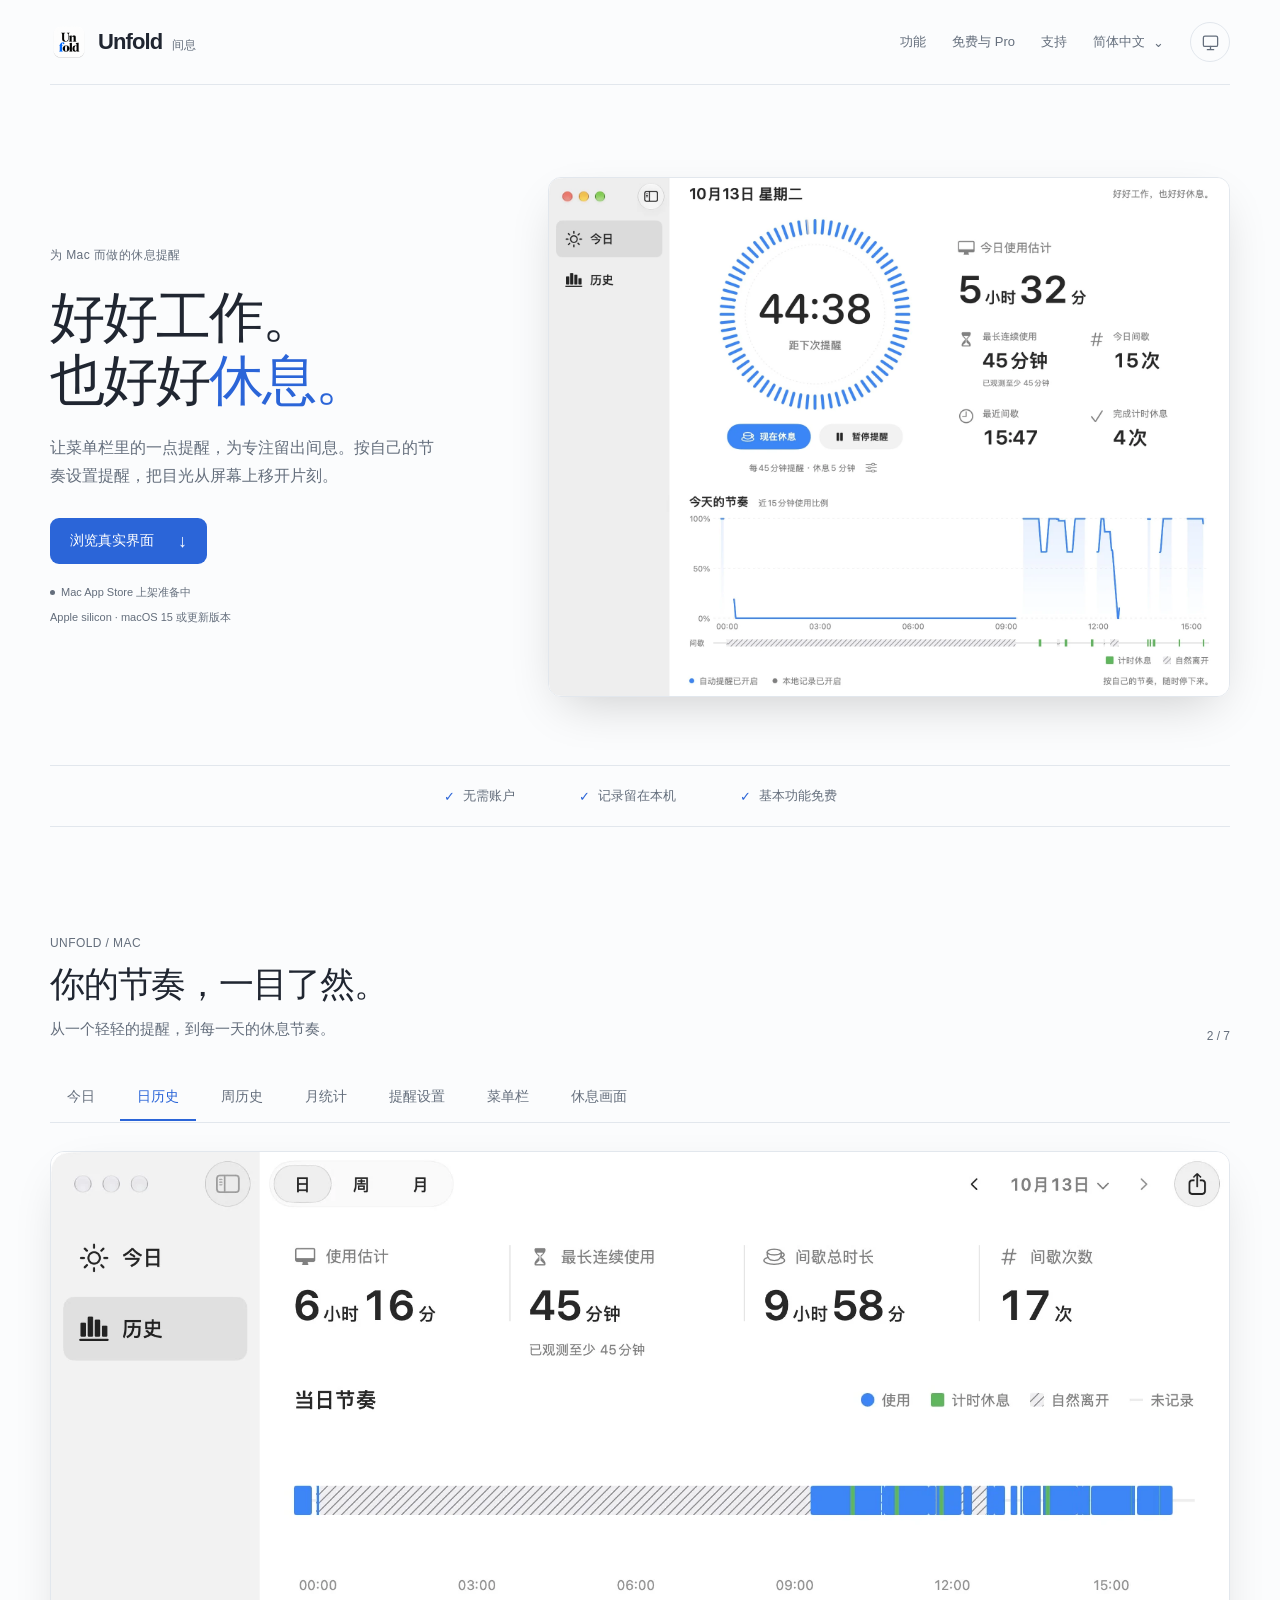
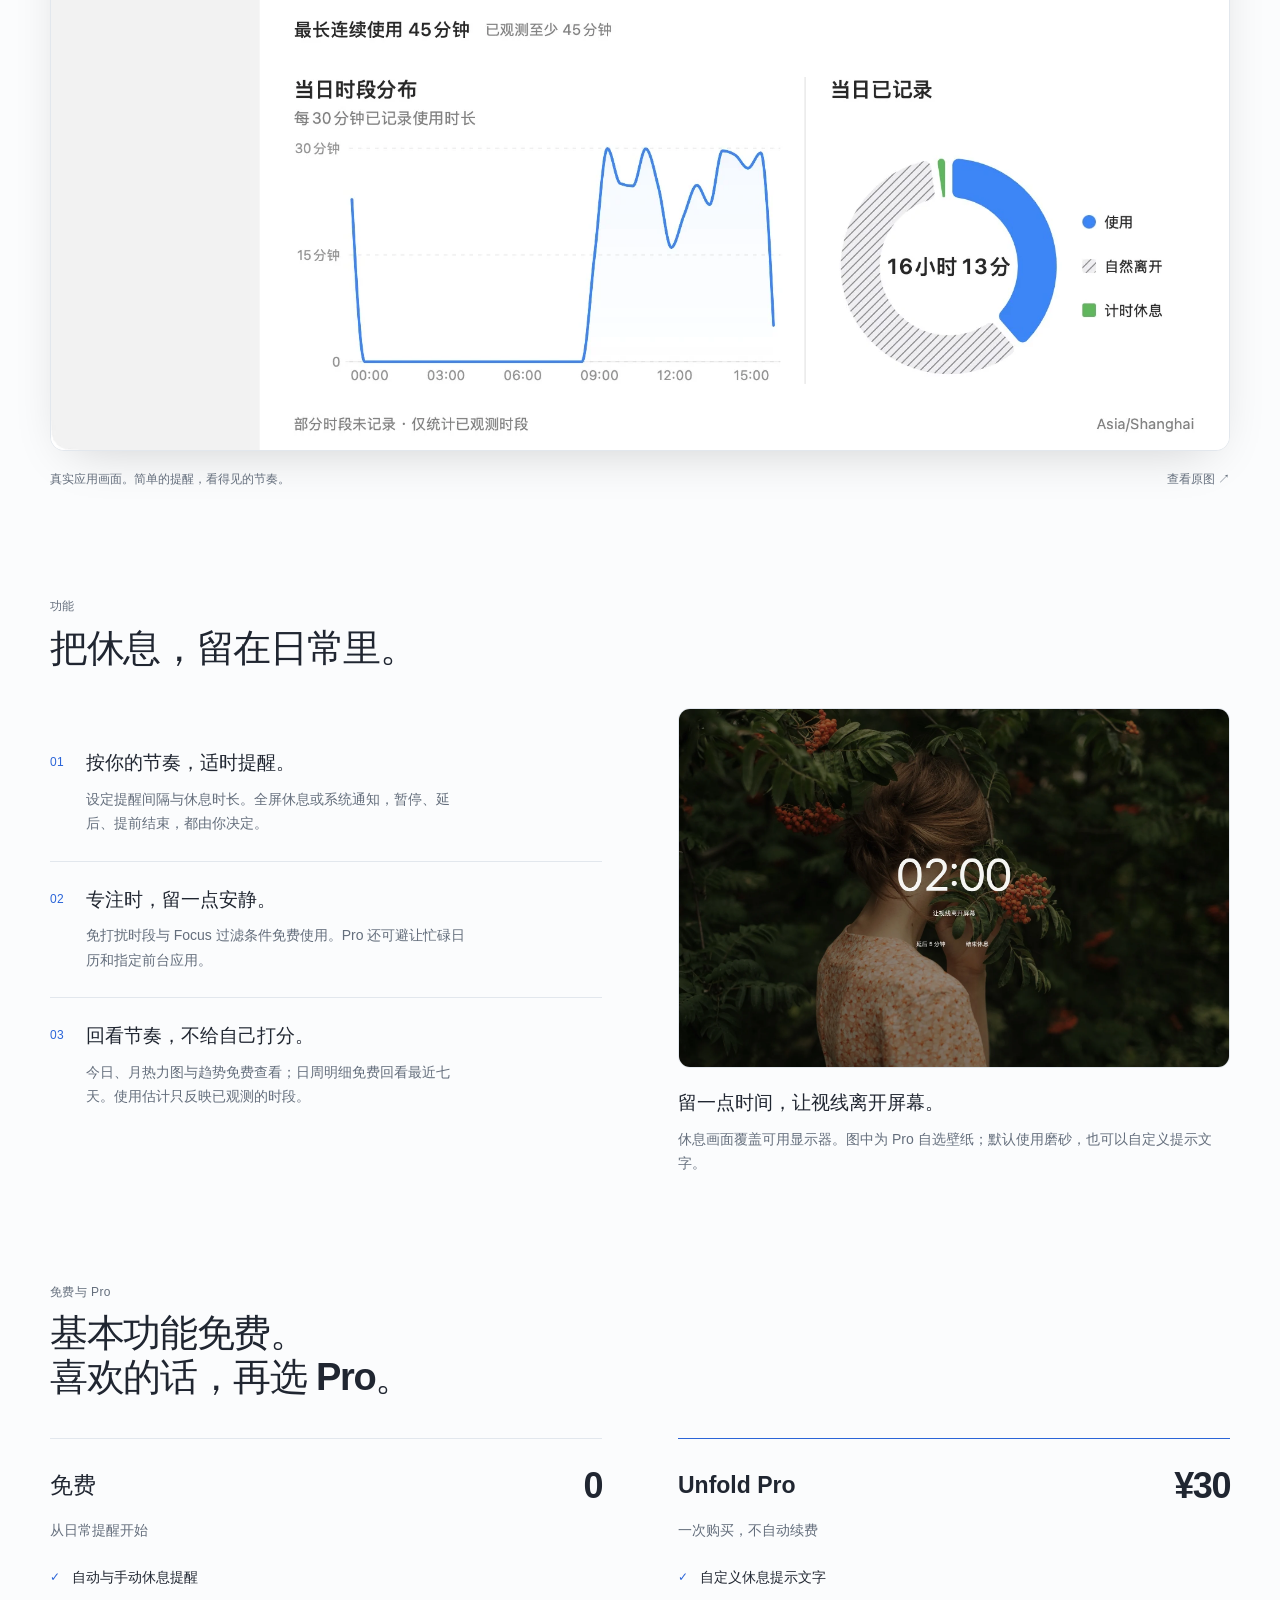
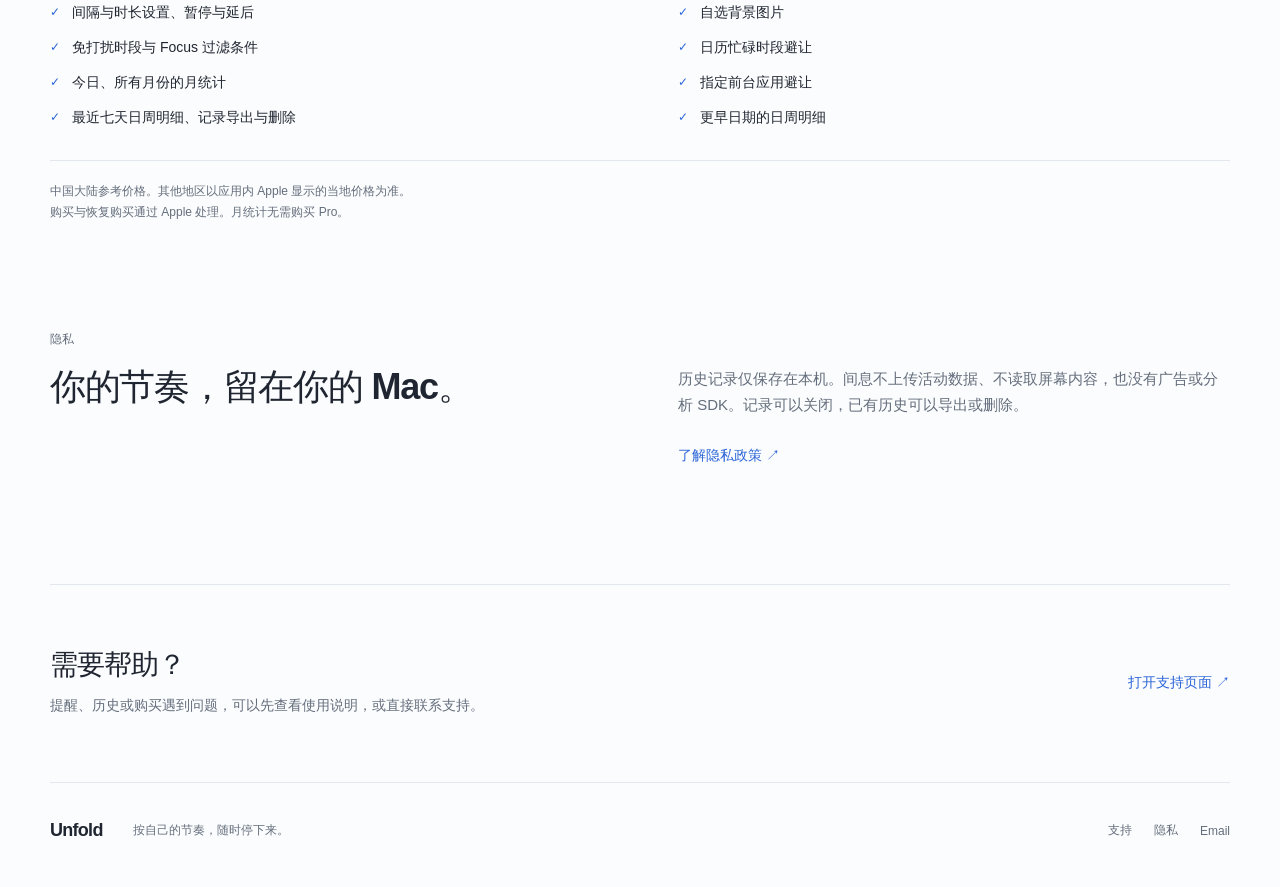
==== commit 03a3efde: "Open gallery on daily history and document loading behavior" ====
--- a/index.html
+++ b/index.html
@@ -1,7 +1,7 @@
 <!doctype html>
-<html lang="zh-Hans"><head><meta charset="utf-8"><meta name="viewport" content="width=device-width,initial-scale=1"><meta name="color-scheme" content="light dark"><title>间息 · Unfold</title><meta name="description" content="让菜单栏里的一点提醒，为专注留出间息。按自己的节奏设置提醒，把目光从屏幕上移开片刻。"><link rel="canonical" href="https://nil-byte.github.io/unfold-site/"><link rel="alternate" hreflang="zh-Hans" href="https://nil-byte.github.io/unfold-site/"><link rel="alternate" hreflang="en" href="https://nil-byte.github.io/unfold-site/en/"><link rel="alternate" hreflang="zh-Hant" href="https://nil-byte.github.io/unfold-site/zh-Hant/"><link rel="icon" href="./assets/icon.png"><meta property="og:title" content="间息 · Unfold"><meta property="og:description" content="让菜单栏里的一点提醒，为专注留出间息。按自己的节奏设置提醒，把目光从屏幕上移开片刻。"><meta property="og:type" content="website"><meta property="og:url" content="https://nil-byte.github.io/unfold-site/"><meta property="og:image" content="https://nil-byte.github.io/unfold-site/assets/og-cover.png"><meta name="twitter:card" content="summary_large_image"><link rel="stylesheet" href="./style.css?v=20261013-4"><script src="./gallery.js?v=20261013-4" defer></script><script src="./theme.js?v=20261013-4"></script></head><body class="product-page"><a class="skip" href="#main-content">跳到正文</a><header class="site-header wrap"><a class="brand" href="./"><img src="./assets/icon.png" width="44" height="44" alt=""><span>Unfold <small>间息</small></span></a><nav aria-label="导航"><a href="./#features">功能</a><a href="./#pricing">免费与 Pro</a><a href="./support/">支持</a><details class="languages"><summary>简体中文 <span aria-hidden="true">⌄</span></summary><div><a lang="zh-Hans" href="./" aria-current="page">简体中文</a><a lang="en" href="./en/">English</a><a lang="zh-Hant" href="./zh-Hant/">繁體中文</a></div></details><details class="appearance"><summary aria-label="外观" title="外观"><span data-theme-icon><svg viewBox="0 0 24 24" fill="none" stroke="currentColor" stroke-width="1.6" stroke-linecap="round" stroke-linejoin="round" aria-hidden="true"><rect x="3" y="4" width="18" height="13" rx="2"/><path d="M8 21h8m-4-4v4"/></svg></span><span class="sr-only">外观</span></summary><div class="appearance-menu"><button type="button" data-theme-option="system" aria-pressed="true"><svg viewBox="0 0 24 24" fill="none" stroke="currentColor" stroke-width="1.6" stroke-linecap="round" stroke-linejoin="round" aria-hidden="true"><rect x="3" y="4" width="18" height="13" rx="2"/><path d="M8 21h8m-4-4v4"/></svg><span>跟随系统</span><span class="theme-check" aria-hidden="true">✓</span></button><button type="button" data-theme-option="light" aria-pressed="false"><svg viewBox="0 0 24 24" fill="none" stroke="currentColor" stroke-width="1.6" stroke-linecap="round" stroke-linejoin="round" aria-hidden="true"><circle cx="12" cy="12" r="4"/><path d="M12 2v2m0 16v2M2 12h2m16 0h2M5 5l1.5 1.5m11 11L19 19M5 19l1.5-1.5m11-11L19 5"/></svg><span>浅色</span><span class="theme-check" aria-hidden="true">✓</span></button><button type="button" data-theme-option="dark" aria-pressed="false"><svg viewBox="0 0 24 24" fill="none" stroke="currentColor" stroke-width="1.6" stroke-linecap="round" stroke-linejoin="round" aria-hidden="true"><path d="M20 15.5A9 9 0 0 1 8.5 4a9 9 0 1 0 11.5 11.5Z"/></svg><span>深色</span><span class="theme-check" aria-hidden="true">✓</span></button></div></details></nav></header><main id="main-content"><section class="hero wrap"><div class="hero-copy"><p class="eyebrow">为 Mac 而做的休息提醒</p><h1>好好工作。<br>也好好<span>休息。</span></h1><p class="intro">让菜单栏里的一点提醒，为专注留出间息。按自己的节奏设置提醒，把目光从屏幕上移开片刻。</p><a class="button" href="#experience">浏览真实界面 <span aria-hidden="true">↓</span></a><p class="launch-status"><span aria-hidden="true"></span>Mac App Store 上架准备中</p><p class="requirements">Apple silicon · macOS 15 或更新版本</p></div><figure class="hero-product"><img src="./assets/zh-Hans-today.webp?v=20261013-4" width="1920" height="1464" alt="今日" fetchpriority="high"></figure></section><div class="product-facts wrap"><span><span aria-hidden="true">✓</span> 无需账户</span><span><span aria-hidden="true">✓</span> 记录留在本机</span><span><span aria-hidden="true">✓</span> 基本功能免费</span></div>
-<section class="experience wrap" id="experience" aria-label="看看间息如何工作"><div class="gallery-heading"><div><p class="eyebrow">UNFOLD / MAC</p><h2>你的节奏，一目了然。</h2><p>从一个轻轻的提醒，到每一天的休息节奏。</p></div><span id="gallery-position" aria-live="polite">1 / 7</span></div><div class="gallery-controls" role="group" aria-label="浏览真实界面"><button type="button" class="gallery-tab" data-screen="today" data-gallery-src="./assets/zh-Hans-today.webp?v=20261013-4" data-gallery-alt="今日" data-width="1920" data-height="1464" aria-pressed="true" aria-controls="app-screenshot">今日</button><button type="button" class="gallery-tab" data-screen="day" data-gallery-src="./assets/zh-Hans-day.webp?v=20261013-4" data-gallery-alt="日历史" data-width="1920" data-height="1464" aria-pressed="false" aria-controls="app-screenshot">日历史</button><button type="button" class="gallery-tab" data-screen="week" data-gallery-src="./assets/zh-Hans-week.webp?v=20261013-4" data-gallery-alt="周历史" data-width="1920" data-height="1464" aria-pressed="false" aria-controls="app-screenshot">周历史</button><button type="button" class="gallery-tab" data-screen="history" data-gallery-src="./assets/zh-Hans-history.webp?v=20261013-4" data-gallery-alt="月统计" data-width="1920" data-height="1464" aria-pressed="false" aria-controls="app-screenshot">月统计</button><button type="button" class="gallery-tab" data-screen="settings" data-gallery-src="./assets/zh-Hans-settings.webp?v=20261013-4" data-gallery-alt="提醒设置" data-width="1280" data-height="1304" aria-pressed="false" aria-controls="app-screenshot">提醒设置</button><button type="button" class="gallery-tab" data-screen="menu" data-gallery-src="./assets/zh-Hans-menu.webp?v=20261013-4" data-gallery-alt="菜单栏" data-width="812" data-height="1244" aria-pressed="false" aria-controls="app-screenshot">菜单栏</button><button type="button" class="gallery-tab" data-screen="rest" data-gallery-src="./assets/zh-Hans-rest.webp?v=20261013-4" data-gallery-alt="休息画面" data-width="1920" data-height="1249" aria-pressed="false" aria-controls="app-screenshot">休息画面</button></div><figure class="app-frame"><a id="full-screenshot" href="./assets/zh-Hans-today.webp?v=20261013-4" target="_blank" rel="noopener" aria-label="查看原图"><img id="app-screenshot" src="./assets/zh-Hans-today.webp?v=20261013-4" width="1920" height="1464" alt="今日" fetchpriority="high"></a></figure><p class="figure-caption">真实应用画面。简单的提醒，看得见的节奏。 <a href="./assets/zh-Hans-today.webp?v=20261013-4" class="original-link" target="_blank" rel="noopener">查看原图 ↗</a></p></section>
-<section class="feature-section wrap" id="features"><div class="section-heading"><p class="eyebrow">功能</p><h2>把休息，留在日常里。</h2></div><div class="feature-layout"><ol class="feature-list"><li><span class="feature-number">01</span><div><h3>按你的节奏，适时提醒。</h3><p>设定提醒间隔与休息时长。全屏休息或系统通知，暂停、延后、提前结束，都由你决定。</p></div></li><li><span class="feature-number">02</span><div><h3>专注时，留一点安静。</h3><p>免打扰时段与 Focus 过滤条件免费使用。Pro 还可避让忙碌日历和指定前台应用。</p></div></li><li><span class="feature-number">03</span><div><h3>回看节奏，不给自己打分。</h3><p>今日、月热力图与趋势免费查看；日周明细免费回看最近七天。使用估计只反映已观测的时段。</p></div></li></ol><figure class="rest-figure"><img src="./assets/zh-Hans-rest.webp?v=20261013-4" width="1470" height="956" alt="休息画面" loading="lazy"><figcaption><h3>留一点时间，让视线离开屏幕。</h3><p>休息画面覆盖可用显示器。图中为 Pro 自选壁纸；默认使用磨砂，也可以自定义提示文字。</p></figcaption></figure></div></section>
+<html lang="zh-Hans"><head><meta charset="utf-8"><meta name="viewport" content="width=device-width,initial-scale=1"><meta name="color-scheme" content="light dark"><title>间息 · Unfold</title><meta name="description" content="让菜单栏里的一点提醒，为专注留出间息。按自己的节奏设置提醒，把目光从屏幕上移开片刻。"><link rel="canonical" href="https://nil-byte.github.io/unfold-site/"><link rel="alternate" hreflang="zh-Hans" href="https://nil-byte.github.io/unfold-site/"><link rel="alternate" hreflang="en" href="https://nil-byte.github.io/unfold-site/en/"><link rel="alternate" hreflang="zh-Hant" href="https://nil-byte.github.io/unfold-site/zh-Hant/"><link rel="icon" href="./assets/icon.png"><meta property="og:title" content="间息 · Unfold"><meta property="og:description" content="让菜单栏里的一点提醒，为专注留出间息。按自己的节奏设置提醒，把目光从屏幕上移开片刻。"><meta property="og:type" content="website"><meta property="og:url" content="https://nil-byte.github.io/unfold-site/"><meta property="og:image" content="https://nil-byte.github.io/unfold-site/assets/og-cover.png"><meta name="twitter:card" content="summary_large_image"><link rel="stylesheet" href="./style.css?v=20261013-6"><script src="./gallery.js?v=20261013-6" defer></script><script src="./theme.js?v=20261013-6"></script></head><body class="product-page"><a class="skip" href="#main-content">跳到正文</a><header class="site-header wrap"><a class="brand" href="./"><img src="./assets/icon.png" width="44" height="44" alt=""><span>Unfold <small>间息</small></span></a><nav aria-label="导航"><a href="./#features">功能</a><a href="./#pricing">免费与 Pro</a><a href="./support/">支持</a><details class="languages"><summary>简体中文 <span aria-hidden="true">⌄</span></summary><div><a lang="zh-Hans" href="./" aria-current="page">简体中文</a><a lang="en" href="./en/">English</a><a lang="zh-Hant" href="./zh-Hant/">繁體中文</a></div></details><details class="appearance"><summary aria-label="外观" title="外观"><span data-theme-icon><svg viewBox="0 0 24 24" fill="none" stroke="currentColor" stroke-width="1.6" stroke-linecap="round" stroke-linejoin="round" aria-hidden="true"><rect x="3" y="4" width="18" height="13" rx="2"/><path d="M8 21h8m-4-4v4"/></svg></span><span class="sr-only">外观</span></summary><div class="appearance-menu"><button type="button" data-theme-option="system" aria-pressed="true"><svg viewBox="0 0 24 24" fill="none" stroke="currentColor" stroke-width="1.6" stroke-linecap="round" stroke-linejoin="round" aria-hidden="true"><rect x="3" y="4" width="18" height="13" rx="2"/><path d="M8 21h8m-4-4v4"/></svg><span>跟随系统</span><span class="theme-check" aria-hidden="true">✓</span></button><button type="button" data-theme-option="light" aria-pressed="false"><svg viewBox="0 0 24 24" fill="none" stroke="currentColor" stroke-width="1.6" stroke-linecap="round" stroke-linejoin="round" aria-hidden="true"><circle cx="12" cy="12" r="4"/><path d="M12 2v2m0 16v2M2 12h2m16 0h2M5 5l1.5 1.5m11 11L19 19M5 19l1.5-1.5m11-11L19 5"/></svg><span>浅色</span><span class="theme-check" aria-hidden="true">✓</span></button><button type="button" data-theme-option="dark" aria-pressed="false"><svg viewBox="0 0 24 24" fill="none" stroke="currentColor" stroke-width="1.6" stroke-linecap="round" stroke-linejoin="round" aria-hidden="true"><path d="M20 15.5A9 9 0 0 1 8.5 4a9 9 0 1 0 11.5 11.5Z"/></svg><span>深色</span><span class="theme-check" aria-hidden="true">✓</span></button></div></details></nav></header><main id="main-content"><section class="hero wrap"><div class="hero-copy"><p class="eyebrow">为 Mac 而做的休息提醒</p><h1>好好工作。<br>也好好<span>休息。</span></h1><p class="intro">让菜单栏里的一点提醒，为专注留出间息。按自己的节奏设置提醒，把目光从屏幕上移开片刻。</p><a class="button" href="#experience">浏览真实界面 <span aria-hidden="true">↓</span></a><p class="launch-status"><span aria-hidden="true"></span>Mac App Store 上架准备中</p><p class="requirements">Apple silicon · macOS 15 或更新版本</p></div><figure class="hero-product"><img src="./assets/zh-Hans-today.webp?v=20261013-6" width="1920" height="1464" alt="今日" fetchpriority="high"></figure></section><div class="product-facts wrap"><span><span aria-hidden="true">✓</span> 无需账户</span><span><span aria-hidden="true">✓</span> 记录留在本机</span><span><span aria-hidden="true">✓</span> 基本功能免费</span></div>
+<section class="experience wrap" id="experience" aria-label="看看间息如何工作"><div class="gallery-heading"><div><p class="eyebrow">UNFOLD / MAC</p><h2>你的节奏，一目了然。</h2><p>从一个轻轻的提醒，到每一天的休息节奏。</p></div><span id="gallery-position" aria-live="polite">2 / 7</span></div><div class="gallery-controls" role="group" aria-label="浏览真实界面"><button type="button" class="gallery-tab" data-screen="today" data-gallery-src="./assets/zh-Hans-today.webp?v=20261013-6" data-gallery-alt="今日" data-width="1920" data-height="1464" aria-pressed="false" aria-controls="app-screenshot">今日</button><button type="button" class="gallery-tab" data-screen="day" data-gallery-src="./assets/zh-Hans-day.webp?v=20261013-6" data-gallery-alt="日历史" data-width="1920" data-height="1464" aria-pressed="true" aria-controls="app-screenshot">日历史</button><button type="button" class="gallery-tab" data-screen="week" data-gallery-src="./assets/zh-Hans-week.webp?v=20261013-6" data-gallery-alt="周历史" data-width="1920" data-height="1464" aria-pressed="false" aria-controls="app-screenshot">周历史</button><button type="button" class="gallery-tab" data-screen="history" data-gallery-src="./assets/zh-Hans-history.webp?v=20261013-6" data-gallery-alt="月统计" data-width="1920" data-height="1464" aria-pressed="false" aria-controls="app-screenshot">月统计</button><button type="button" class="gallery-tab" data-screen="settings" data-gallery-src="./assets/zh-Hans-settings.webp?v=20261013-6" data-gallery-alt="提醒设置" data-width="1280" data-height="1304" aria-pressed="false" aria-controls="app-screenshot">提醒设置</button><button type="button" class="gallery-tab" data-screen="menu" data-gallery-src="./assets/zh-Hans-menu.webp?v=20261013-6" data-gallery-alt="菜单栏" data-width="812" data-height="1244" aria-pressed="false" aria-controls="app-screenshot">菜单栏</button><button type="button" class="gallery-tab" data-screen="rest" data-gallery-src="./assets/zh-Hans-rest.webp?v=20261013-6" data-gallery-alt="休息画面" data-width="1920" data-height="1249" aria-pressed="false" aria-controls="app-screenshot">休息画面</button></div><figure class="app-frame" data-screen="day"><a id="full-screenshot" href="./assets/zh-Hans-day.webp?v=20261013-6" target="_blank" rel="noopener" aria-label="查看原图"><img id="app-screenshot" src="./assets/zh-Hans-day.webp?v=20261013-6" width="1920" height="1464" alt="日历史" loading="lazy"></a></figure><p class="gallery-status" role="status" data-loading="正在加载画面…" data-error="画面加载失败，请重试。"></p><p class="figure-caption">真实应用画面。简单的提醒，看得见的节奏。 <a href="./assets/zh-Hans-day.webp?v=20261013-6" class="original-link" target="_blank" rel="noopener">查看原图 ↗</a></p></section>
+<section class="feature-section wrap" id="features"><div class="section-heading"><p class="eyebrow">功能</p><h2>把休息，留在日常里。</h2></div><div class="feature-layout"><ol class="feature-list"><li><span class="feature-number">01</span><div><h3>按你的节奏，适时提醒。</h3><p>设定提醒间隔与休息时长。全屏休息或系统通知，暂停、延后、提前结束，都由你决定。</p></div></li><li><span class="feature-number">02</span><div><h3>专注时，留一点安静。</h3><p>免打扰时段与 Focus 过滤条件免费使用。Pro 还可避让忙碌日历和指定前台应用。</p></div></li><li><span class="feature-number">03</span><div><h3>回看节奏，不给自己打分。</h3><p>今日、月热力图与趋势免费查看；日周明细免费回看最近七天。使用估计只反映已观测的时段。</p></div></li></ol><figure class="rest-figure"><img src="./assets/zh-Hans-rest.webp?v=20261013-6" width="1470" height="956" alt="休息画面" loading="lazy"><figcaption><h3>留一点时间，让视线离开屏幕。</h3><p>休息画面覆盖可用显示器。图中为 Pro 自选壁纸；默认使用磨砂，也可以自定义提示文字。</p></figcaption></figure></div></section>
 <section class="pricing-section wrap" id="pricing"><div class="section-heading"><p class="eyebrow">免费与 Pro</p><h2>基本功能免费。<br>喜欢的话，再选 Pro。</h2></div><div class="plans"><article class="plan"><div class="plan-top"><h3>免费</h3><span class="price">0</span></div><p>从日常提醒开始</p><ul><li>自动与手动休息提醒</li><li>间隔与时长设置、暂停与延后</li><li>免打扰时段与 Focus 过滤条件</li><li>今日、所有月份的月统计</li><li>最近七天日周明细、记录导出与删除</li></ul></article><article class="plan pro"><div class="plan-top"><h3>Unfold Pro</h3><span class="price">¥30</span></div><p>一次购买，不自动续费</p><ul><li>自定义休息提示文字</li><li>自选背景图片</li><li>日历忙碌时段避让</li><li>指定前台应用避让</li><li>更早日期的日周明细</li></ul></article></div><div class="pricing-notes"><p>中国大陆参考价格。其他地区以应用内 Apple 显示的当地价格为准。</p><p>购买与恢复购买通过 Apple 处理。月统计无需购买 Pro。</p></div></section>
 <section class="privacy-section wrap"><p class="eyebrow">隐私</p><div class="split-copy"><h2>你的节奏，留在你的 Mac。</h2><div><p>历史记录仅保存在本机。间息不上传活动数据、不读取屏幕内容，也没有广告或分析 SDK。记录可以关闭，已有历史可以导出或删除。</p><a class="text-link" href="./privacy/">了解隐私政策 ↗</a></div></div></section>
 <section class="help-section wrap"><div><h2>需要帮助？</h2><p>提醒、历史或购买遇到问题，可以先查看使用说明，或直接联系支持。</p></div><a class="text-link" href="./support/">打开支持页面 ↗</a></section></main><footer class="site-footer wrap"><a class="brand wordmark" href="./">Unfold</a><p>按自己的节奏，随时停下来。</p><nav><a href="./support/">支持</a><a href="./privacy/">隐私</a><a href="mailto:unfold.app.musky865@passinbox.com">Email</a></nav></footer></body></html>
--- a/style.css
+++ b/style.css
@@ -11,3 +11,4 @@
 @media(max-width:760px){:root{--space:74px}.wrap{width:calc(100% - 40px)}.site-header{gap:14px;padding-block:16px;flex-wrap:wrap}.site-header .brand{font-size:20px}.site-header .brand img{width:32px;height:32px}.site-header nav{gap:14px;font-size:12px;flex-wrap:wrap}.hero{grid-template-columns:1fr;gap:34px;padding-block:50px 40px}.hero h1{font-size:46px;margin-block:18px;max-width:520px}.hero .intro{font-size:15px;max-width:440px}.hero-product{max-width:640px}.hero-product img{border-radius:9px}.button{margin-top:24px}.launch-status{margin-top:18px}.product-facts{gap:14px;justify-content:space-between;flex-wrap:wrap;font-size:11px;padding-block:16px}.gallery-heading h2{font-size:29px}.gallery-heading p:not(.eyebrow){font-size:14px}.gallery-heading{margin-bottom:20px}.gallery-controls{gap:0;margin-bottom:20px}.gallery-tab{padding:12px 13px;font-size:13px}.app-frame{border-radius:9px}.figure-caption{font-size:11px;gap:12px}.feature-layout,.plans,.split-copy{grid-template-columns:1fr;gap:32px}.section-heading h2{font-size:30px}.feature-section .section-heading{margin-bottom:28px}.feature-list li{gap:16px}.feature-list p{max-width:none}.rest-figure h3{font-size:19px}.plan-top h3{font-size:21px}.price{font-size:32px}.split-copy h2{font-size:30px}.privacy-section{padding-bottom:66px}.help-section{align-items:flex-start;flex-direction:column;gap:12px;padding-block:44px}.help-section h2{font-size:26px}.site-footer{flex-wrap:wrap;gap:12px 18px;padding-block:24px}.site-footer p{width:calc(100% - 92px);font-size:11px}.site-footer nav{margin-left:0;width:100%;justify-content:flex-start}.document{padding-block:36px 60px}.document h1{font-size:36px}.document section{margin-top:36px}.document-intro{font-size:18px}.document h2{font-size:22px}.document p{font-size:14px}.email{font-size:16px}.faq summary{font-size:15px}.back-link{margin-bottom:24px}}
 @media(max-width:420px){.site-header nav{width:100%;justify-content:space-between;gap:8px}.hero h1{font-size:42px}.brand small{font-size:11px}.product-facts{gap:10px;font-size:10px}.gallery-heading h2{font-size:27px}.gallery-heading p:not(.eyebrow){font-size:13px}.gallery-heading{gap:12px}.figure-caption{flex-wrap:wrap}.appearance summary{width:40px;height:40px}.site-footer nav{gap:22px}}
 @media(prefers-reduced-motion:reduce){*{transition:none!important}}
+.gallery-status{font-size:12px;color:var(--muted);line-height:1.5;margin-top:12px}.gallery-status:empty{display:none}.app-frame[aria-busy=true]{opacity:.65}
